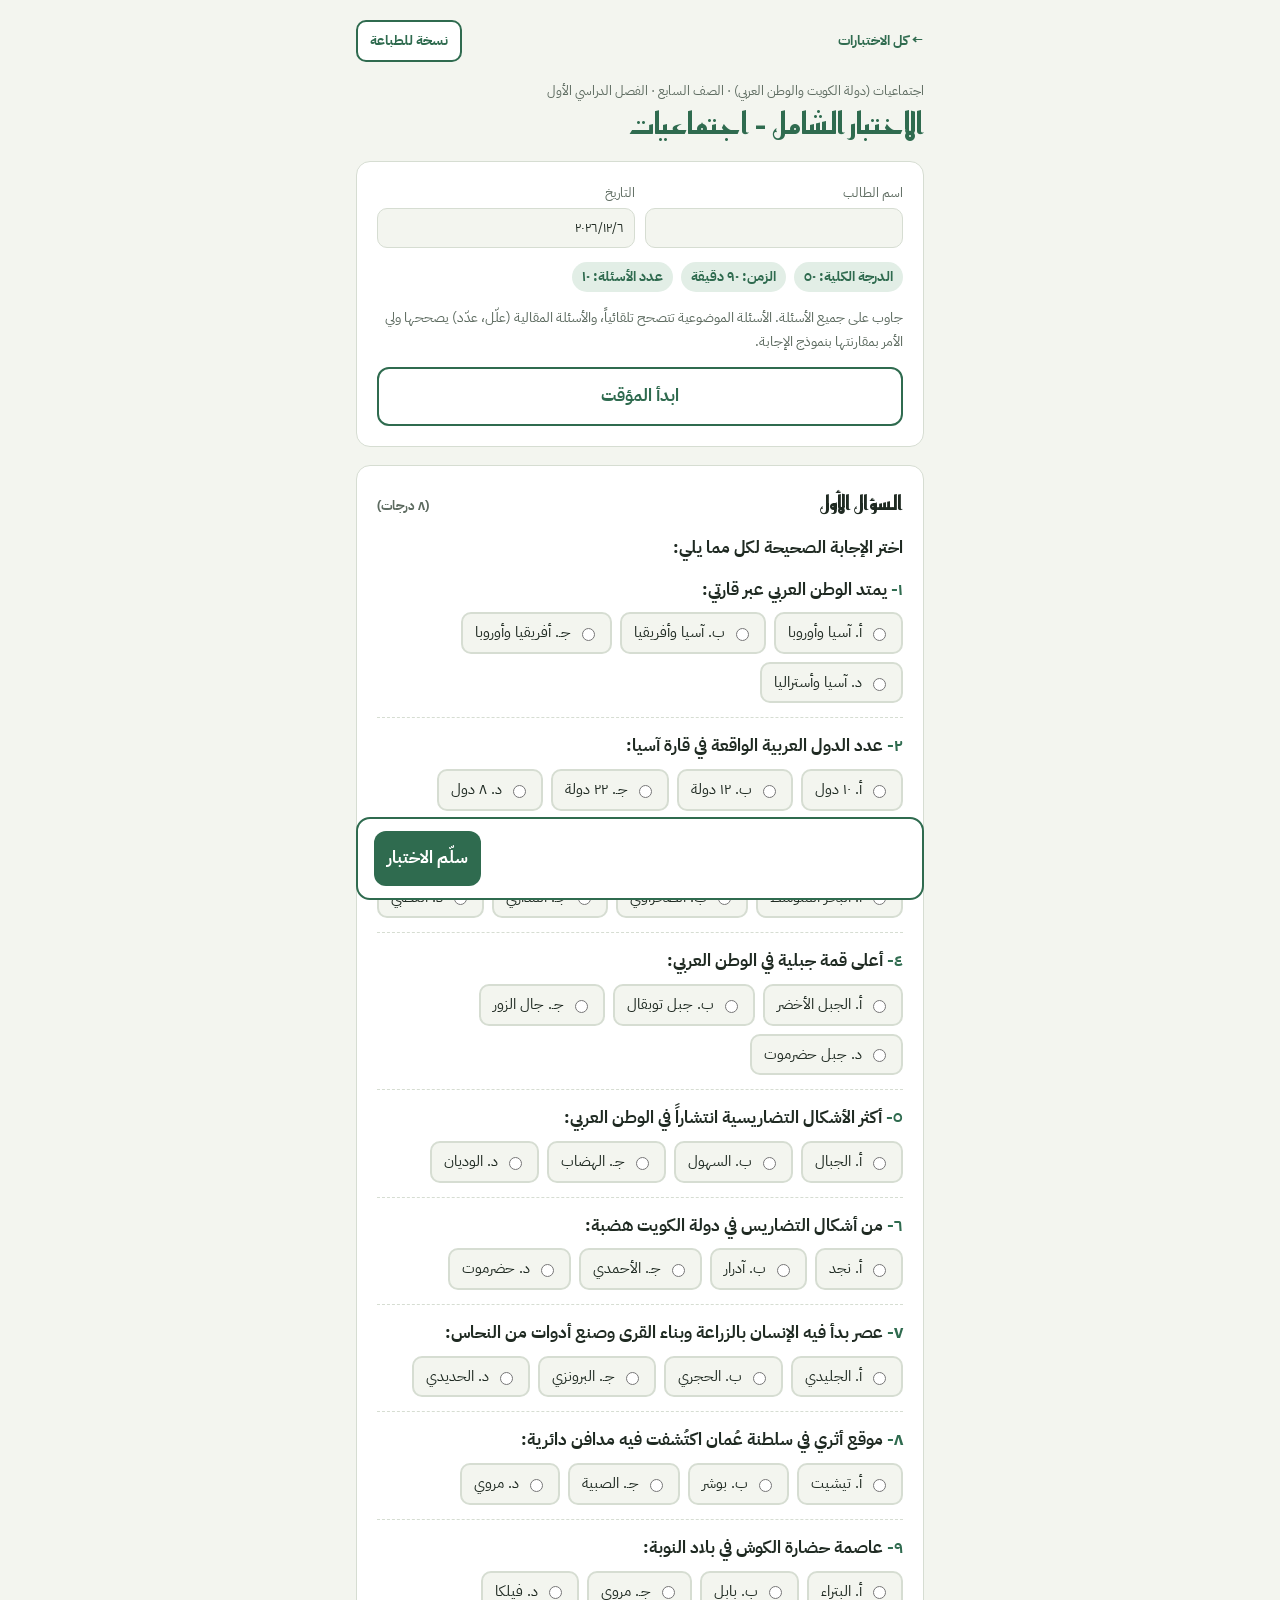
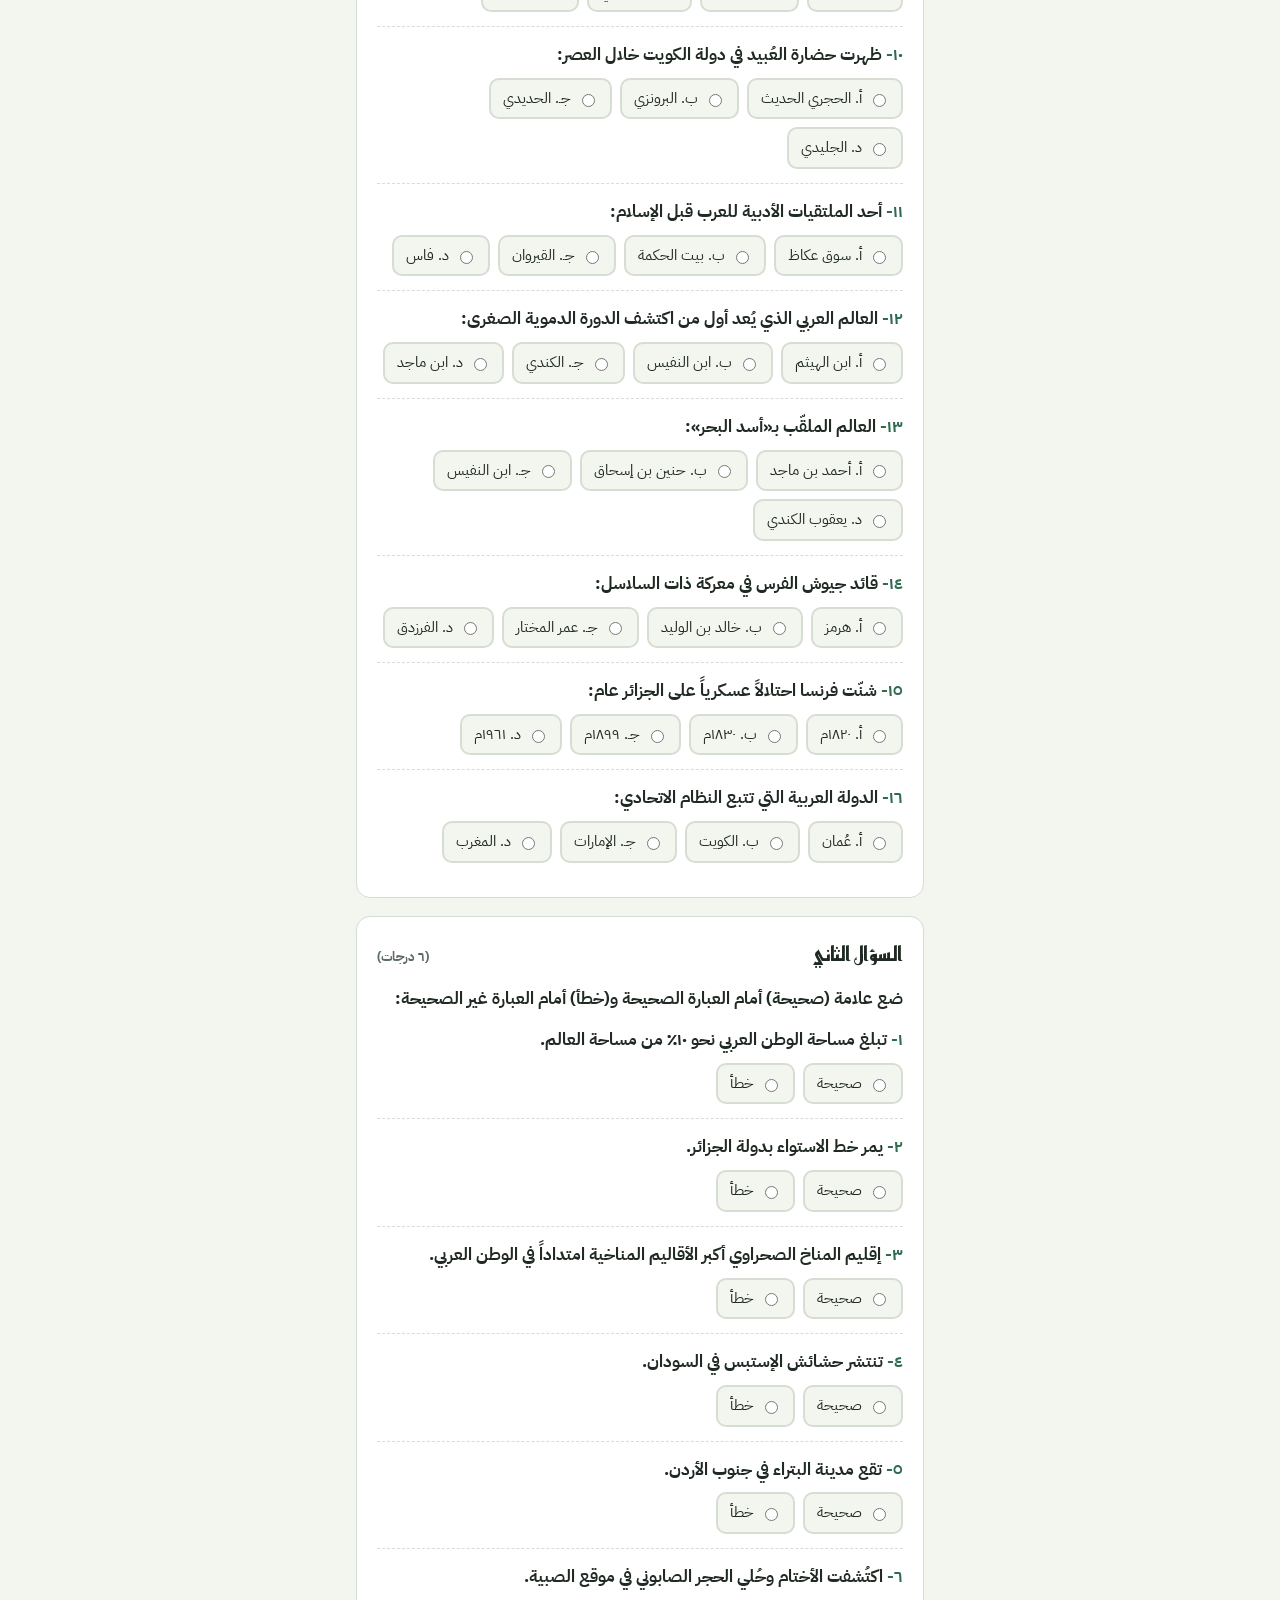
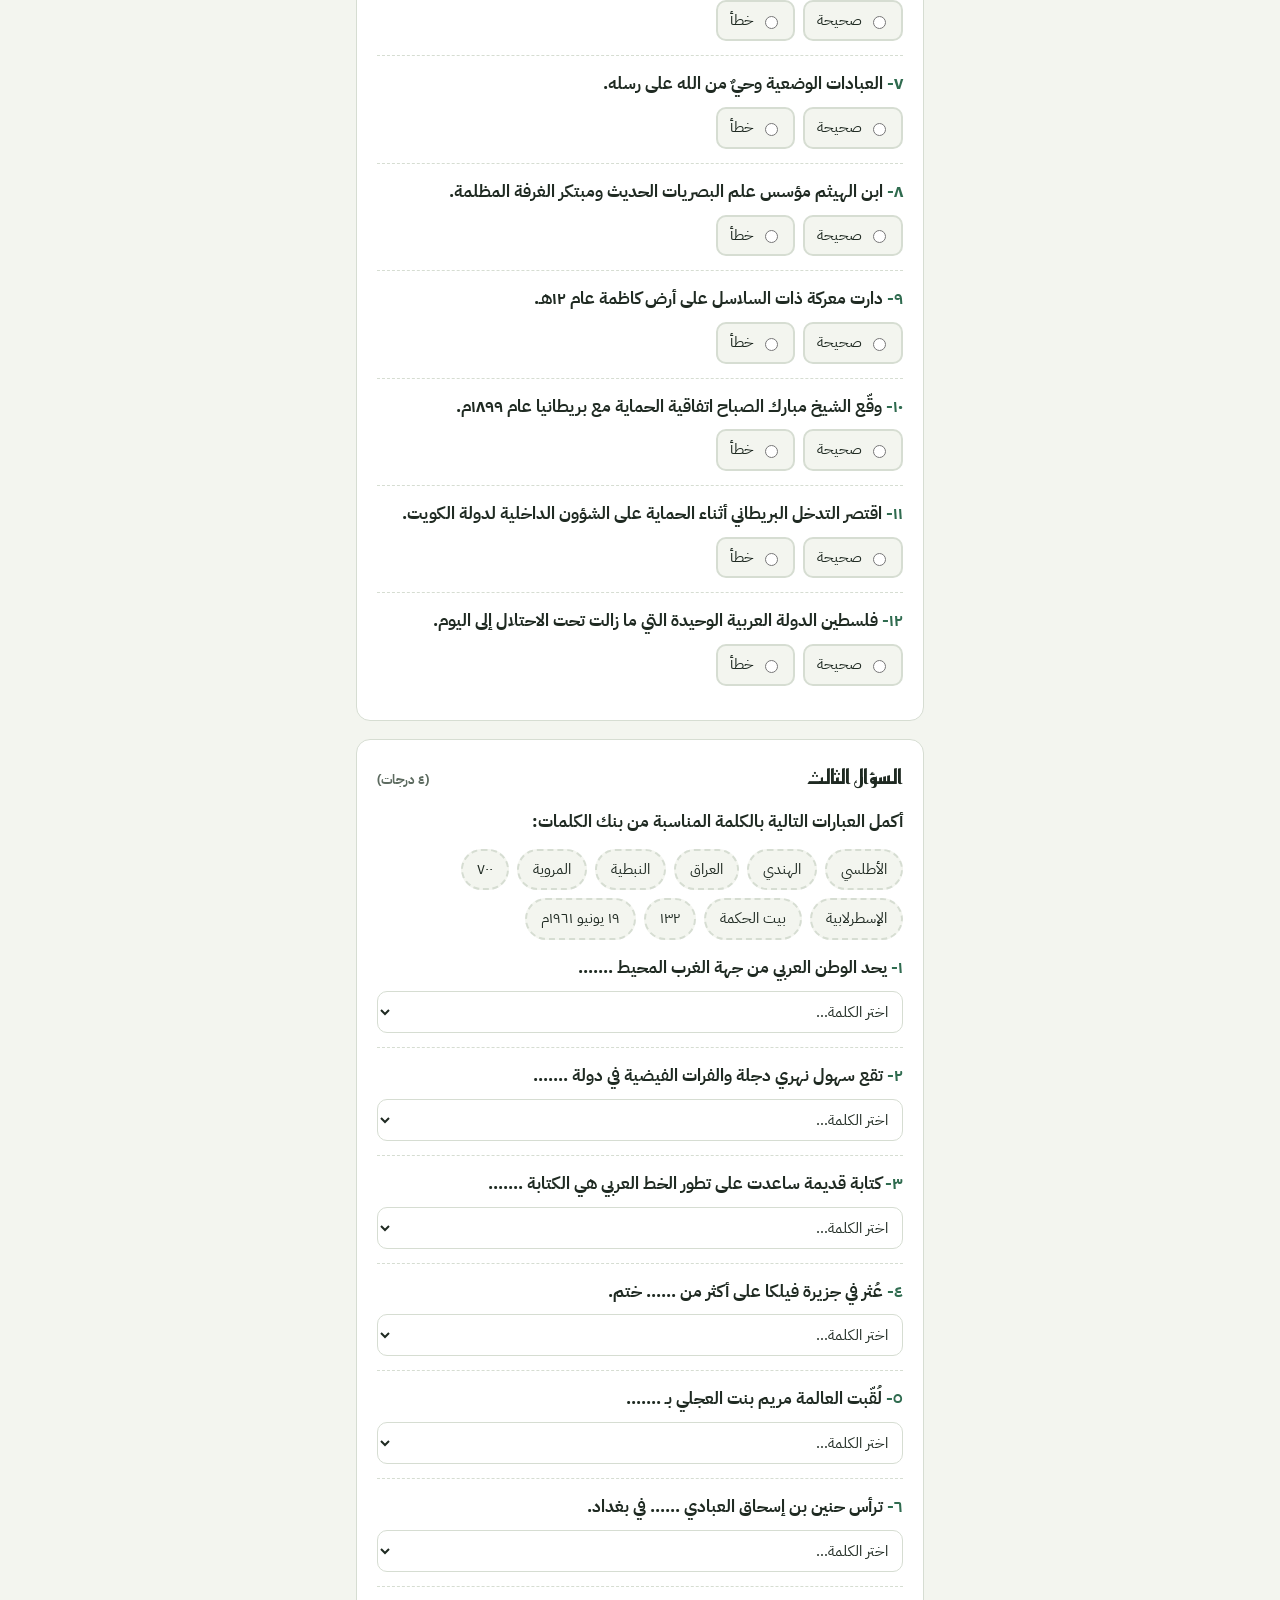
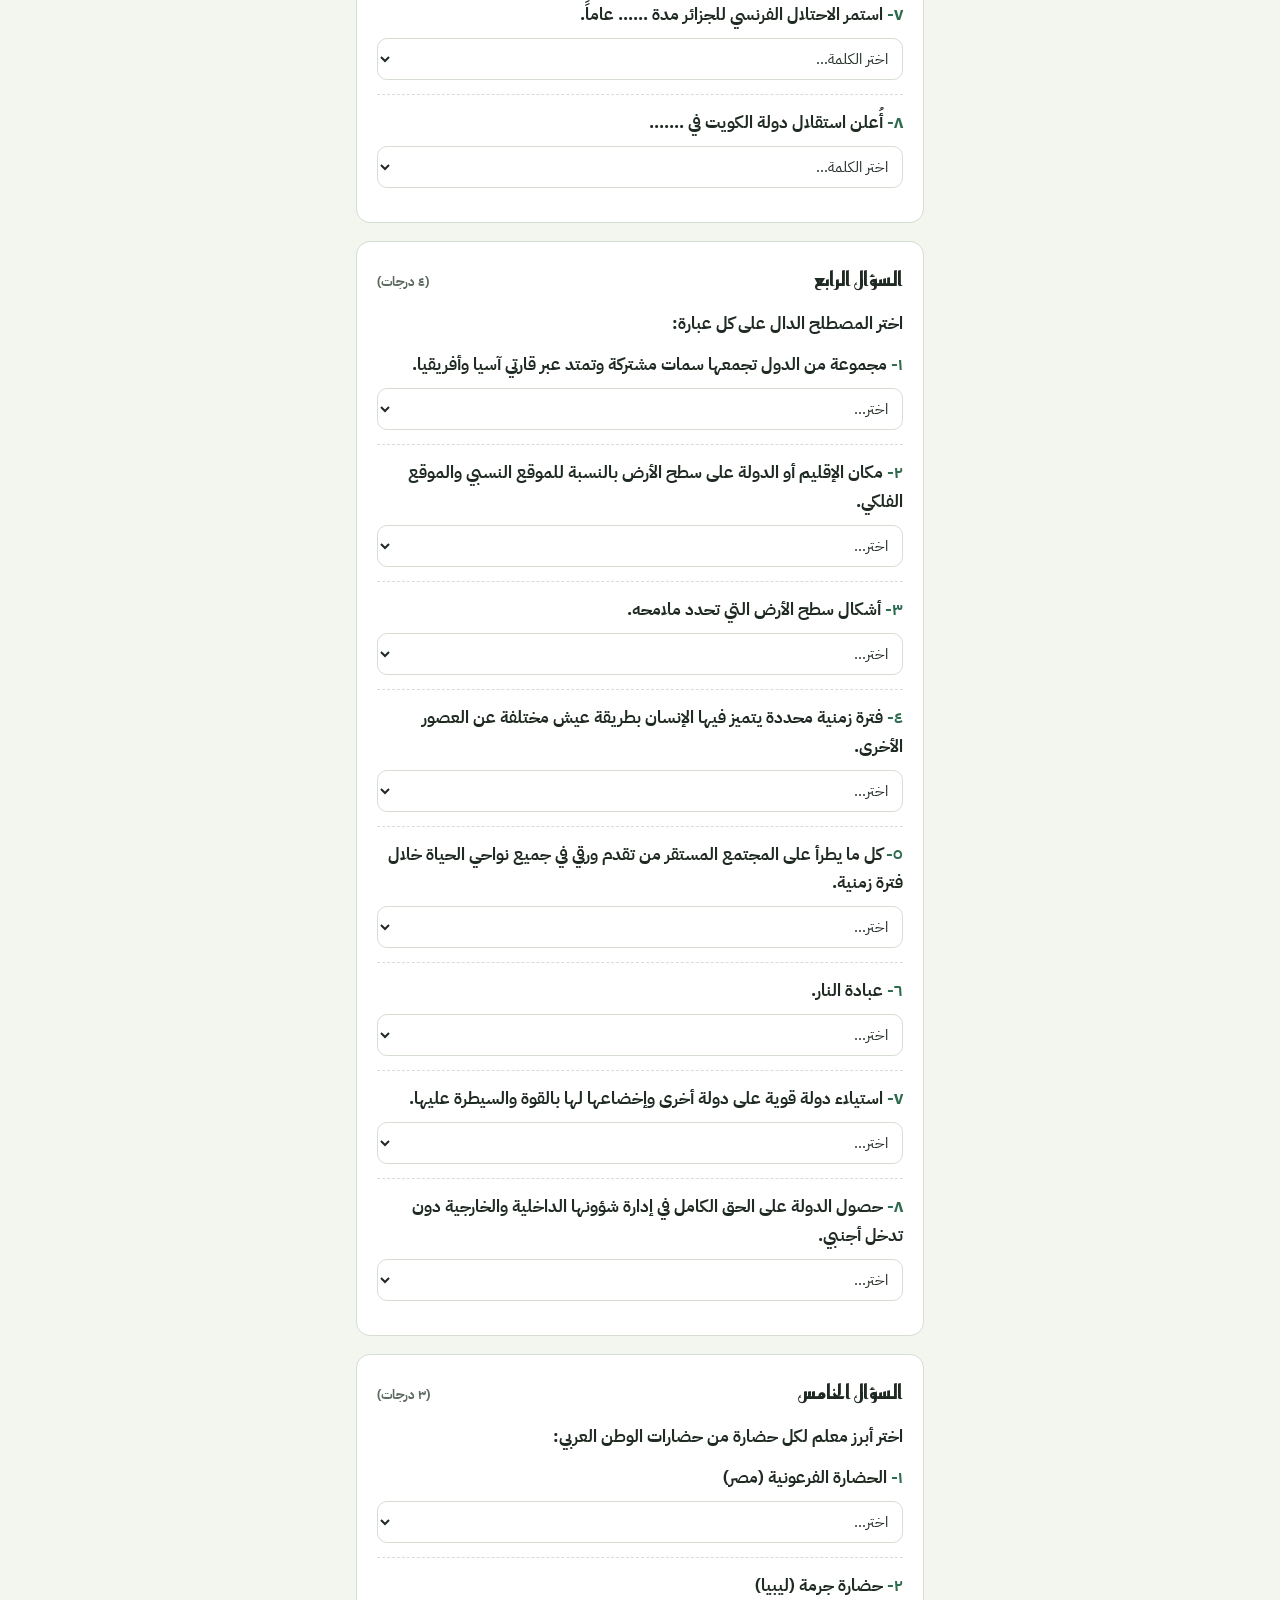
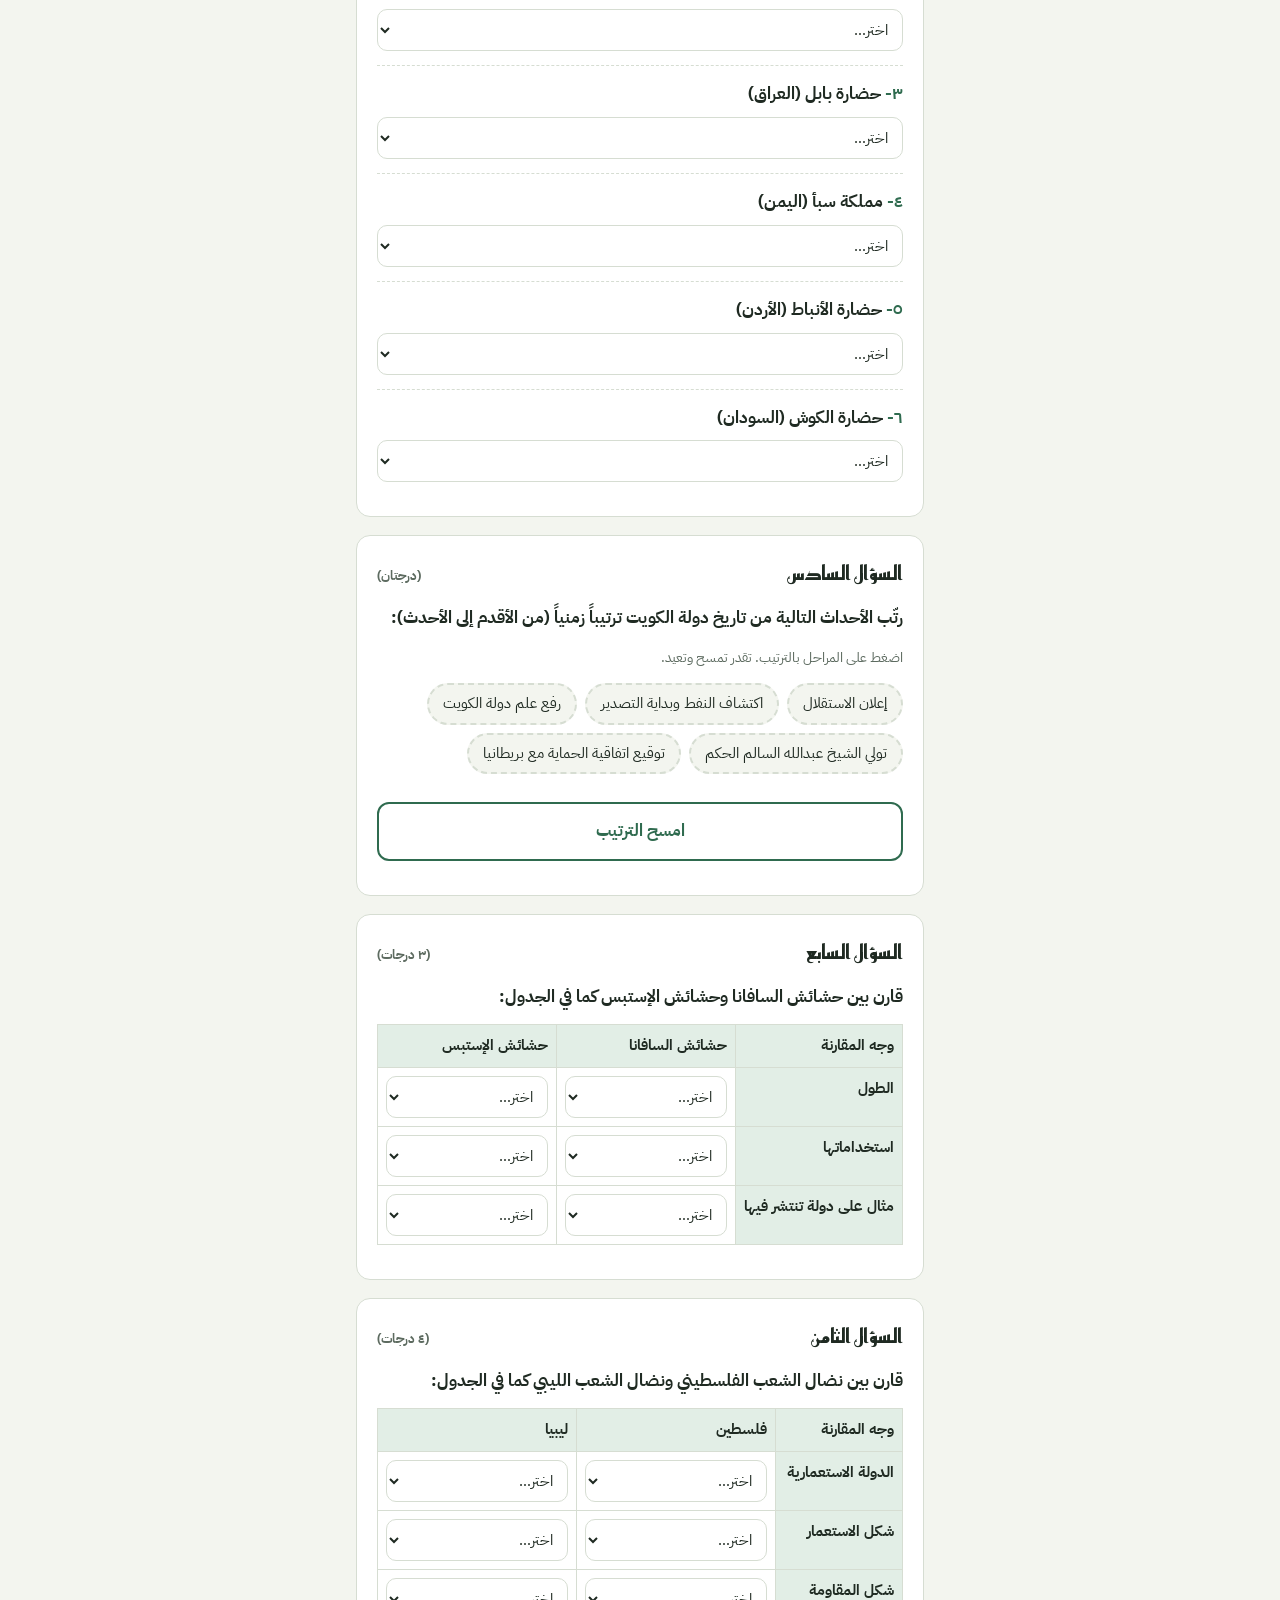
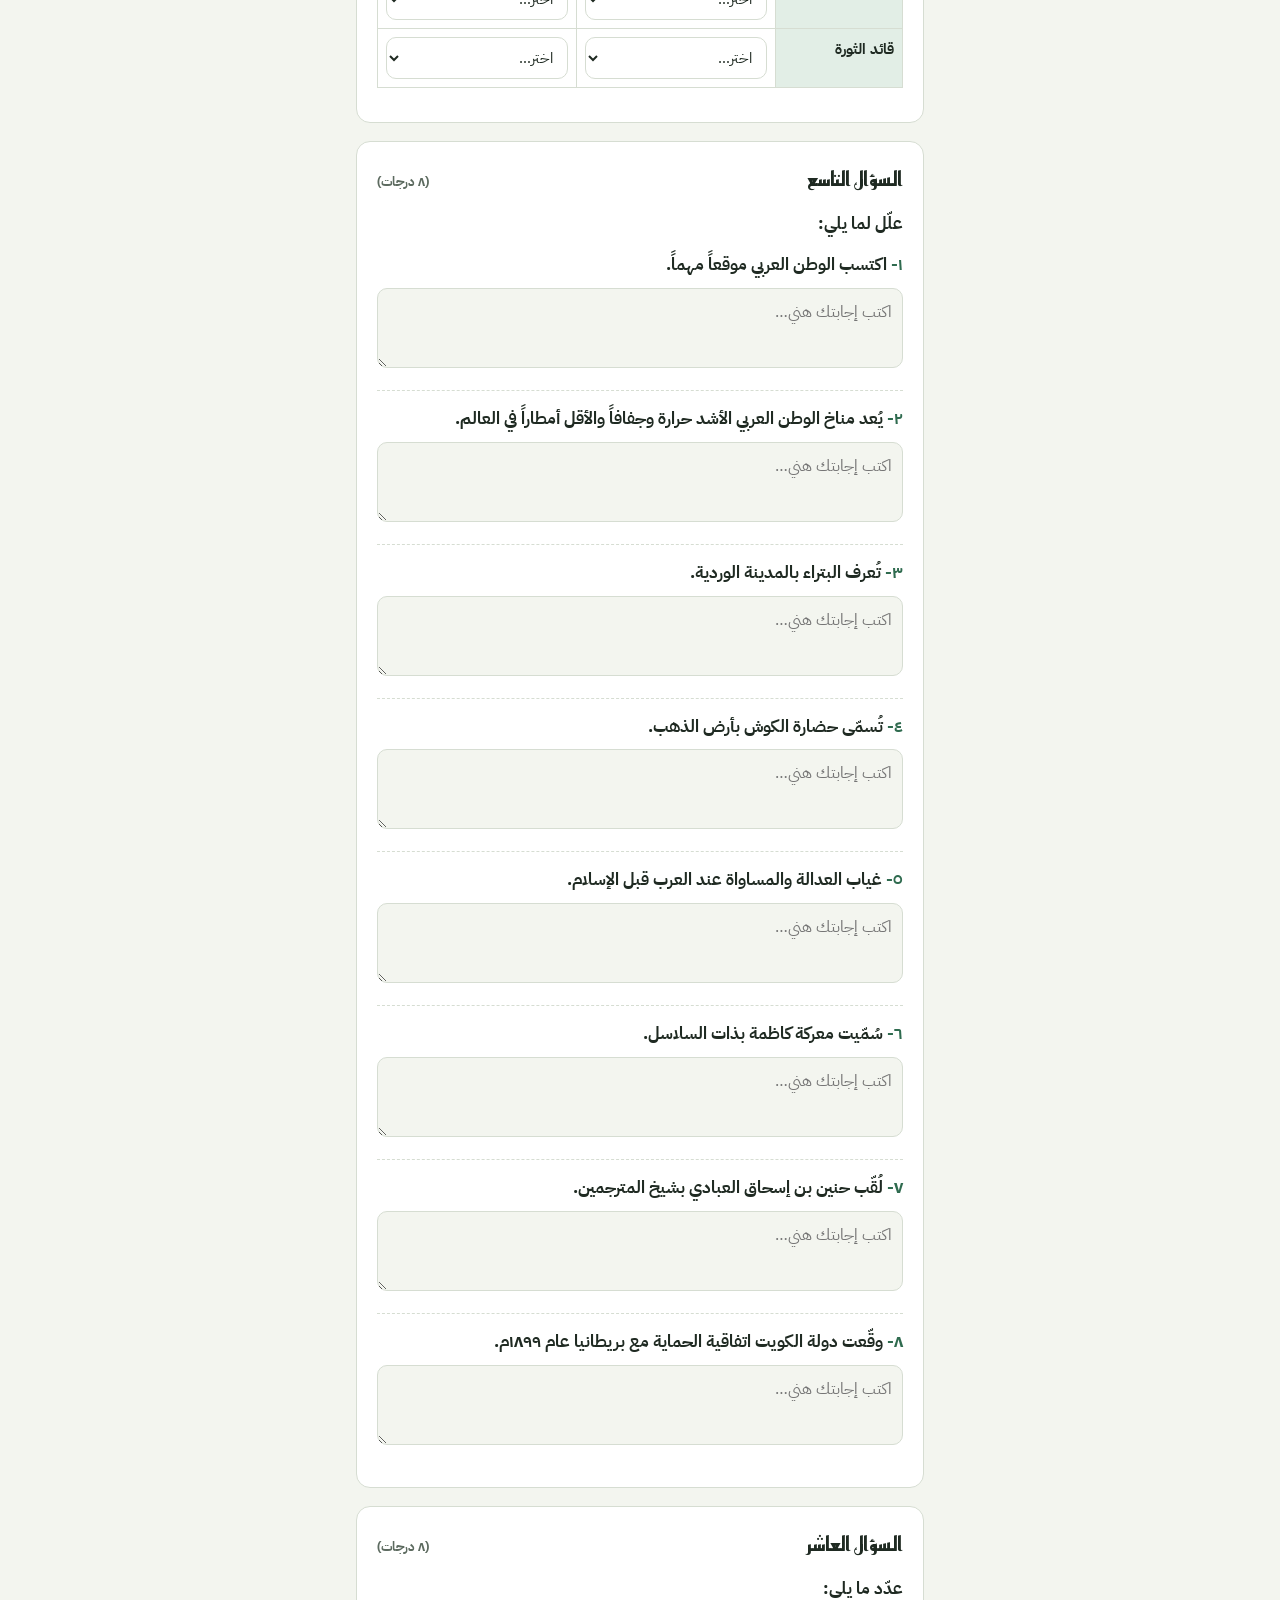
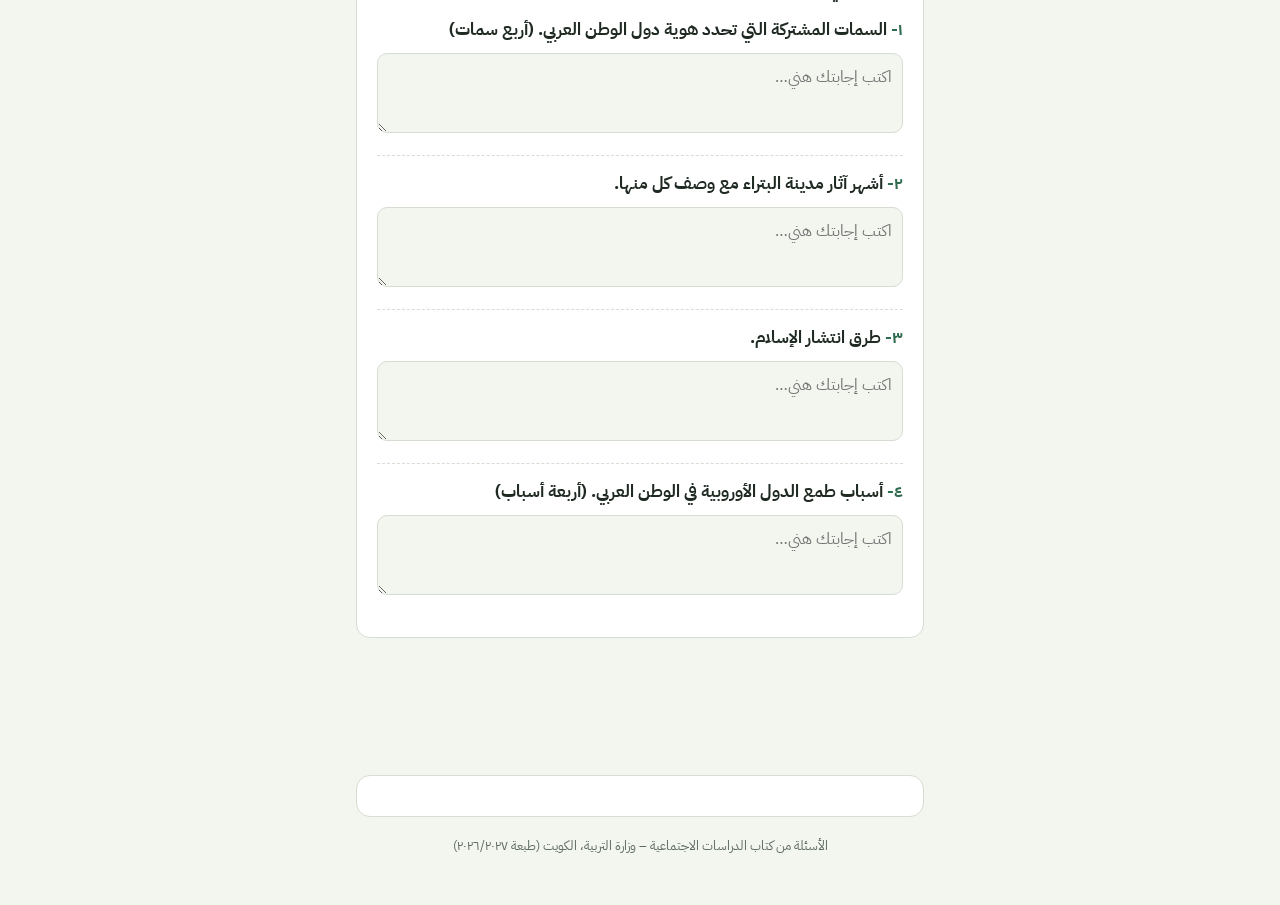
==== sabe3/ijtimaiyat-ikhtibar-shamil.html @ 70d344de "اختبار شامل اجتماعيات سابع من ٥٠ درجة" ====
<!doctype html>
<html lang="ar" dir="rtl"><head><meta charset="utf-8"><meta name="viewport" content="width=device-width,initial-scale=1">
<title>الاختبار الشامل – اجتماعيات سابع</title>
<link rel="stylesheet" href="https://fonts.googleapis.com/css2?family=Reem+Kufi:wght@500;700&family=IBM+Plex+Sans+Arabic:wght@400;500;700&display=swap">
<link rel="stylesheet" href="../assets/style.css">
</head><body>
<div id="app"></div>
<script>window.EXAM={"title": "الاختبار الشامل – اجتماعيات", "eyebrow": "اجتماعيات (دولة الكويت والوطن العربي) · الصف السابع · الفصل الدراسي الأول", "source": "كتاب الدراسات الاجتماعية", "total": 50, "minutes": 90, "note": "جاوب على جميع الأسئلة. الأسئلة الموضوعية تتصحح تلقائياً، والأسئلة المقالية (علّل، عدّد) يصححها ولي الأمر بمقارنتها بنموذج الإجابة.", "chapters": [{"id": "u1", "name": "السمات الطبيعية للكويت والوطن العربي"}, {"id": "u2", "name": "الكويت والوطن العربي عبر العصور"}, {"id": "u3", "name": "الحضارة العربية الإسلامية"}, {"id": "u4", "name": "بين الاستعمار والاستقلال"}], "sections": [{"type": "mcq", "each": 0.5, "prompt": "اختر الإجابة الصحيحة لكل مما يلي:", "items": [{"q": "يمتد الوطن العربي عبر قارتي:", "o": ["آسيا وأوروبا", "آسيا وأفريقيا", "أفريقيا وأوروبا", "آسيا وأستراليا"], "a": 1, "c": "u1"}, {"q": "عدد الدول العربية الواقعة في قارة آسيا:", "o": ["١٠ دول", "١٢ دولة", "٢٢ دولة", "٨ دول"], "a": 1, "c": "u1"}, {"q": "ارتفاع درجة الحرارة وهطول الأمطار طوال العام من مميزات إقليم المناخ:", "o": ["البحر المتوسط", "الصحراوي", "المداري", "القطبي"], "a": 2, "c": "u1"}, {"q": "أعلى قمة جبلية في الوطن العربي:", "o": ["الجبل الأخضر", "جبل توبقال", "جال الزور", "جبل حضرموت"], "a": 1, "c": "u1"}, {"q": "أكثر الأشكال التضاريسية انتشاراً في الوطن العربي:", "o": ["الجبال", "السهول", "الهضاب", "الوديان"], "a": 2, "c": "u1"}, {"q": "من أشكال التضاريس في دولة الكويت هضبة:", "o": ["نجد", "آدرار", "الأحمدي", "حضرموت"], "a": 2, "c": "u1"}, {"q": "عصر بدأ فيه الإنسان بالزراعة وبناء القرى وصنع أدوات من النحاس:", "o": ["الجليدي", "الحجري", "البرونزي", "الحديدي"], "a": 2, "c": "u2"}, {"q": "موقع أثري في سلطنة عُمان اكتُشفت فيه مدافن دائرية:", "o": ["تيشيت", "بوشر", "الصبية", "مروي"], "a": 1, "c": "u2"}, {"q": "عاصمة حضارة الكوش في بلاد النوبة:", "o": ["البتراء", "بابل", "مروي", "فيلكا"], "a": 2, "c": "u2"}, {"q": "ظهرت حضارة العُبيد في دولة الكويت خلال العصر:", "o": ["الحجري الحديث", "البرونزي", "الحديدي", "الجليدي"], "a": 0, "c": "u2"}, {"q": "أحد الملتقيات الأدبية للعرب قبل الإسلام:", "o": ["سوق عكاظ", "بيت الحكمة", "القيروان", "فاس"], "a": 0, "c": "u3"}, {"q": "العالم العربي الذي يُعد أول من اكتشف الدورة الدموية الصغرى:", "o": ["ابن الهيثم", "ابن النفيس", "الكندي", "ابن ماجد"], "a": 1, "c": "u3"}, {"q": "العالم الملقّب بـ«أسد البحر»:", "o": ["أحمد بن ماجد", "حنين بن إسحاق", "ابن النفيس", "يعقوب الكندي"], "a": 0, "c": "u3"}, {"q": "قائد جيوش الفرس في معركة ذات السلاسل:", "o": ["هرمز", "خالد بن الوليد", "عمر المختار", "الفرزدق"], "a": 0, "c": "u3"}, {"q": "شنّت فرنسا احتلالاً عسكرياً على الجزائر عام:", "o": ["١٨٢٠م", "١٨٣٠م", "١٨٩٩م", "١٩٦١م"], "a": 1, "c": "u4"}, {"q": "الدولة العربية التي تتبع النظام الاتحادي:", "o": ["عُمان", "الكويت", "الإمارات", "المغرب"], "a": 2, "c": "u4"}]}, {"type": "tf", "each": 0.5, "prompt": "ضع علامة (صحيحة) أمام العبارة الصحيحة و(خطأ) أمام العبارة غير الصحيحة:", "items": [{"q": "تبلغ مساحة الوطن العربي نحو ١٠٪ من مساحة العالم.", "a": true, "c": "u1"}, {"q": "يمر خط الاستواء بدولة الجزائر.", "a": false, "fix": "خط الاستواء يمر بالصومال، أما الجزائر فيمر بها خط جرينتش.", "c": "u1"}, {"q": "إقليم المناخ الصحراوي أكبر الأقاليم المناخية امتداداً في الوطن العربي.", "a": true, "c": "u1"}, {"q": "تنتشر حشائش الإستبس في السودان.", "a": false, "fix": "الإستبس تنتشر في المغرب، أما السافانا فتنتشر في السودان.", "c": "u1"}, {"q": "تقع مدينة البتراء في جنوب الأردن.", "a": true, "c": "u2"}, {"q": "اكتُشفت الأختام وحُلي الحجر الصابوني في موقع الصبية.", "a": false, "fix": "اكتُشفت في جزيرة فيلكا (حضارة دلمون)، أما الصبية فاكتُشفت فيها أوانٍ فخارية ورؤوس رماح حجرية.", "c": "u2"}, {"q": "العبادات الوضعية وحيٌ من الله على رسله.", "a": false, "fix": "الرسالات السماوية هي الوحي، أما العبادات الوضعية فممارسات وضعها البشر بأنفسهم.", "c": "u3"}, {"q": "ابن الهيثم مؤسس علم البصريات الحديث ومبتكر الغرفة المظلمة.", "a": true, "c": "u3"}, {"q": "دارت معركة ذات السلاسل على أرض كاظمة عام ١٢هـ.", "a": true, "c": "u3"}, {"q": "وقّع الشيخ مبارك الصباح اتفاقية الحماية مع بريطانيا عام ١٨٩٩م.", "a": true, "c": "u4"}, {"q": "اقتصر التدخل البريطاني أثناء الحماية على الشؤون الداخلية لدولة الكويت.", "a": false, "fix": "اقتصر على العلاقات الخارجية والدفاع، والسيادة الداخلية بيد الأسرة الحاكمة (آل الصباح).", "c": "u4"}, {"q": "فلسطين الدولة العربية الوحيدة التي ما زالت تحت الاحتلال إلى اليوم.", "a": true, "c": "u4"}]}, {"type": "fill", "each": 0.5, "prompt": "أكمل العبارات التالية بالكلمة المناسبة من بنك الكلمات:", "bank": ["الأطلسي", "الهندي", "العراق", "النبطية", "المروية", "٧٠٠", "الإسطرلابية", "بيت الحكمة", "١٣٢", "١٩ يونيو ١٩٦١م"], "items": [{"q": "يحد الوطن العربي من جهة الغرب المحيط ___.", "a": "الأطلسي", "c": "u1"}, {"q": "تقع سهول نهري دجلة والفرات الفيضية في دولة ___.", "a": "العراق", "c": "u1"}, {"q": "كتابة قديمة ساعدت على تطور الخط العربي هي الكتابة ___.", "a": "النبطية", "c": "u2"}, {"q": "عُثر في جزيرة فيلكا على أكثر من ___ ختم.", "a": "٧٠٠", "c": "u2"}, {"q": "لُقّبت العالمة مريم بنت العجلي بـ ___.", "a": "الإسطرلابية", "c": "u3"}, {"q": "ترأس حنين بن إسحاق العبادي ___ في بغداد.", "a": "بيت الحكمة", "c": "u3"}, {"q": "استمر الاحتلال الفرنسي للجزائر مدة ___ عاماً.", "a": "١٣٢", "c": "u4"}, {"q": "أُعلن استقلال دولة الكويت في ___.", "a": "١٩ يونيو ١٩٦١م", "c": "u4"}]}, {"type": "match", "each": 0.5, "prompt": "اختر المصطلح الدال على كل عبارة:", "items": [{"q": "مجموعة من الدول تجمعها سمات مشتركة وتمتد عبر قارتي آسيا وأفريقيا.", "a": "الوطن العربي", "c": "u1"}, {"q": "مكان الإقليم أو الدولة على سطح الأرض بالنسبة للموقع النسبي والموقع الفلكي.", "a": "الموقع الجغرافي", "c": "u1"}, {"q": "أشكال سطح الأرض التي تحدد ملامحه.", "a": "التضاريس", "c": "u1"}, {"q": "فترة زمنية محددة يتميز فيها الإنسان بطريقة عيش مختلفة عن العصور الأخرى.", "a": "العصر التاريخي", "c": "u2"}, {"q": "كل ما يطرأ على المجتمع المستقر من تقدم ورقي في جميع نواحي الحياة خلال فترة زمنية.", "a": "الحضارة", "c": "u2"}, {"q": "عبادة النار.", "a": "المجوسية", "c": "u3"}, {"q": "استيلاء دولة قوية على دولة أخرى وإخضاعها لها بالقوة والسيطرة عليها.", "a": "الاستعمار", "c": "u4"}, {"q": "حصول الدولة على الحق الكامل في إدارة شؤونها الداخلية والخارجية دون تدخل أجنبي.", "a": "الاستقلال", "c": "u4"}]}, {"type": "match", "each": 0.5, "prompt": "اختر أبرز معلم لكل حضارة من حضارات الوطن العربي:", "items": [{"q": "الحضارة الفرعونية (مصر)", "a": "أبو الهول", "c": "u2"}, {"q": "حضارة جرمة (ليبيا)", "a": "نظام الري (الفقارات)", "c": "u2"}, {"q": "حضارة بابل (العراق)", "a": "شرائع حمورابي", "c": "u2"}, {"q": "مملكة سبأ (اليمن)", "a": "سد مأرب", "c": "u2"}, {"q": "حضارة الأنباط (الأردن)", "a": "الخزنة", "c": "u2"}, {"q": "حضارة الكوش (السودان)", "a": "أهرامات مروي", "c": "u2"}]}, {"type": "order", "marks": 2, "c": "u4", "prompt": "رتّب الأحداث التالية من تاريخ دولة الكويت ترتيباً زمنياً (من الأقدم إلى الأحدث):", "items": ["توقيع اتفاقية الحماية مع بريطانيا", "اكتشاف النفط وبداية التصدير", "تولي الشيخ عبدالله السالم الحكم", "إعلان الاستقلال", "رفع علم دولة الكويت"]}, {"type": "compare", "marks": 3, "each": 0.5, "c": "u1", "prompt": "قارن بين حشائش السافانا وحشائش الإستبس كما في الجدول:", "cols": ["حشائش السافانا", "حشائش الإستبس"], "rows": [{"label": "الطول", "options": ["طويلة", "قصيرة نوعاً ما", "تتساقط أوراقها شتاءً"], "answers": ["طويلة", "قصيرة نوعاً ما"]}, {"label": "استخداماتها", "options": ["تُربّى عليها الماشية", "صناعة الحبال والحُصر", "طب الأعشاب"], "answers": ["تُربّى عليها الماشية", "صناعة الحبال والحُصر"]}, {"label": "مثال على دولة تنتشر فيها", "options": ["السودان", "المغرب", "لبنان"], "answers": ["السودان", "المغرب"]}]}, {"type": "compare", "marks": 4, "each": 0.5, "c": "u4", "prompt": "قارن بين نضال الشعب الفلسطيني ونضال الشعب الليبي كما في الجدول:", "cols": ["فلسطين", "ليبيا"], "rows": [{"label": "الدولة الاستعمارية", "options": ["بريطانيا", "إيطاليا", "فرنسا"], "answers": ["بريطانيا", "إيطاليا"]}, {"label": "شكل الاستعمار", "options": ["استيطان", "احتلال عسكري استيطاني", "انتداب دولي"], "answers": ["استيطان", "احتلال عسكري استيطاني"]}, {"label": "شكل المقاومة", "options": ["مقاومة سياسية", "مقاومة مسلحة", "مقاومة ثقافية"], "answers": ["مقاومة سياسية", "مقاومة مسلحة"]}, {"label": "قائد الثورة", "options": ["محمد أمين الحسيني", "عمر المختار", "خالد بن الوليد"], "answers": ["محمد أمين الحسيني", "عمر المختار"]}]}, {"type": "written", "each": 1, "prompt": "علّل لما يلي:", "items": [{"q": "اكتسب الوطن العربي موقعاً مهماً.", "model": "لأن له حدوداً برية وبحرية واسعة تطل على العديد من المسطحات المائية المهمة (البحر المتوسط، الخليج العربي، المحيط الأطلسي).", "c": "u1"}, {"q": "يُعد مناخ الوطن العربي الأشد حرارة وجفافاً والأقل أمطاراً في العالم.", "model": "لأن أغلب أراضيه تقع ضمن المناطق الصحراوية.", "c": "u1"}, {"q": "تُعرف البتراء بالمدينة الوردية.", "model": "بسبب لون صخورها.", "c": "u2"}, {"q": "تُسمّى حضارة الكوش بأرض الذهب.", "model": "لانتشار مناجم الذهب في أراضيها، وكان الذهب يُستخدم في صناعة التماثيل والحلي وتزيين المعابد والمقابر الملكية.", "c": "u2"}, {"q": "غياب العدالة والمساواة عند العرب قبل الإسلام.", "model": "بسبب سيادة الطبقية والعصبية القبلية، واعتماد الناس على نظام الولاء والثأر.", "c": "u3"}, {"q": "سُمّيت معركة كاظمة بذات السلاسل.", "model": "لأن الفرس ربطوا جنودهم بالسلاسل حتى لا يفرّوا من أرض المعركة.", "c": "u3"}, {"q": "لُقّب حنين بن إسحاق العبادي بشيخ المترجمين.", "model": "لإتقانه أربع لغات، وترجم عشرات الكتب من اليونانية إلى العربية.", "c": "u3"}, {"q": "وقّعت دولة الكويت اتفاقية الحماية مع بريطانيا عام ١٨٩٩م.", "model": "بسبب التهديدات الخارجية ومحاولات السيطرة عليها، والموقع الجغرافي لدولة الكويت.", "c": "u4"}]}, {"type": "written", "each": 2, "prompt": "عدّد ما يلي:", "items": [{"q": "السمات المشتركة التي تحدد هوية دول الوطن العربي. (أربع سمات)", "model": "اللغة – الدين – العادات والتقاليد – التاريخ المشترك – وحدة المصير. (تكفي أي أربع للدرجة الكاملة، واثنتان لنصف الدرجة)", "c": "u1"}, {"q": "أشهر آثار مدينة البتراء مع وصف كل منها.", "model": "الخزنة: واجهة ضخمة منحوتة بدقة في الجبل. قنوات المياه: نظام ذكي لحفظ مياه الأمطار في مواجهة الجفاف.", "c": "u2"}, {"q": "طرق انتشار الإسلام.", "model": "الدعوة السلمية – الفتوحات الإسلامية – العلم والثقافة – التجارة.", "c": "u3"}, {"q": "أسباب طمع الدول الأوروبية في الوطن العربي. (أربعة أسباب)", "model": "توفر الموارد الطبيعية – الموقع الجغرافي المتميز – أسواق جديدة لتصريف منتجاتهم – حل أزمة تكدس السكان في أوروبا – نشر الدين المسيحي. (تكفي أي أربعة)", "c": "u4"}]}]};</script>
<script src="../assets/print.js"></script>
<script src="../assets/exam.js"></script>
</body></html>
---- assets/style.css ----
/* مذاكرة العيال — shared styles. Layout: one narrow reading column, specimen-label cards */
:root{
  --bg:#f3f5ef; --surface:#ffffff; --ink:#1f2a22; --muted:#5d6b60; --line:#d6ddd2;
  --accent:#2f6b4f; --accent-soft:#e2eee6; --good:#2e7d4f; --good-soft:#e3f3e8;
  --bad:#b4442e; --bad-soft:#f8e6e1; --warn:#a36b12; --warn-soft:#fbf0dc; --on-accent:#ffffff;
  --display:"Reem Kufi","IBM Plex Sans Arabic",Tahoma,sans-serif;
  --body:"IBM Plex Sans Arabic",Tahoma,"Segoe UI",sans-serif;
}
@media (prefers-color-scheme: dark){:root{
  --bg:#141a16; --surface:#1d251f; --ink:#e6ece5; --muted:#9fb0a3; --line:#2f3b33;
  --accent:#7cc39c; --accent-soft:#233a2d; --good:#7cc39c; --good-soft:#1f3328;
  --bad:#ef8a73; --bad-soft:#3a221c; --warn:#e2b257; --warn-soft:#3a2e17; --on-accent:#10251a; color-scheme:dark}}
*{box-sizing:border-box}
body{margin:0;background:var(--bg);color:var(--ink);font-family:var(--body);font-size:17px;line-height:1.7}
.wrap{max-width:600px;margin:0 auto;padding:20px 16px 48px;display:flex;flex-direction:column;gap:18px}
a{color:var(--accent)}
header .eyebrow{font-size:13px;color:var(--muted)}
header h1{font-family:var(--display);font-size:30px;line-height:1.3;margin:2px 0 0;color:var(--accent);text-wrap:balance}
.back{font-size:14px;text-decoration:none;font-weight:700}
.progress{display:flex;gap:4px}
.progress span{flex:1;height:6px;border-radius:3px;background:var(--line)}
.progress span.ok{background:var(--good)} .progress span.no{background:var(--bad)} .progress span.cur{background:var(--accent);opacity:.5}
.meta{display:flex;justify-content:space-between;font-size:14px;color:var(--muted);font-variant-numeric:tabular-nums}
.card{background:var(--surface);border:1px solid var(--line);border-radius:14px;padding:20px;display:flex;flex-direction:column;gap:14px}
.tag{align-self:flex-start;font-size:12px;font-weight:700;color:var(--accent);background:var(--accent-soft);padding:3px 10px;border-radius:20px}
.q{font-size:19px;font-weight:700;line-height:1.6;margin:0;text-wrap:balance}
.opts{display:flex;flex-direction:column;gap:10px}
.opt{font:inherit;text-align:right;color:var(--ink);background:var(--bg);border:2px solid var(--line);border-radius:12px;padding:12px 16px;cursor:pointer}
.opt:hover:not(:disabled){border-color:var(--accent)}
.opt.right{border-color:var(--good);background:var(--good-soft);font-weight:700}
.opt.wrong{border-color:var(--bad);background:var(--bad-soft)}
.opt:disabled{cursor:default}
button:focus-visible,select:focus-visible,textarea:focus-visible,input:focus-visible{outline:3px solid var(--accent);outline-offset:2px}
.ltr{direction:ltr;unicode-bidi:isolate;font-style:italic}
.feedback{border-radius:12px;padding:12px 14px;font-size:15px}
.feedback.good{background:var(--good-soft);border-inline-start:4px solid var(--good)}
.feedback.bad{background:var(--bad-soft);border-inline-start:4px solid var(--bad)}
.feedback b{display:block;margin-bottom:2px}
.btn{font:inherit;font-weight:700;border:0;border-radius:12px;padding:13px;cursor:pointer;background:var(--accent);color:var(--on-accent)}
.btn.ghost{background:transparent;color:var(--accent);border:2px solid var(--accent)}
.btn:disabled{opacity:.4;cursor:default}
.row{display:flex;gap:10px;flex-wrap:wrap} .row>.btn,.row>.opt{flex:1;min-width:120px}
.chips{display:flex;flex-wrap:wrap;gap:8px}
.chip{font:inherit;font-size:15px;background:var(--bg);color:var(--ink);border:2px dashed var(--line);border-radius:22px;padding:6px 14px;cursor:pointer}
.chip:disabled{opacity:.3;cursor:default}
.chip.sel{border-style:solid;border-color:var(--accent);background:var(--accent-soft)}
.ladder{list-style:none;margin:0;padding:0;display:flex;flex-direction:column;gap:6px}
.ladder li{display:flex;gap:10px;align-items:center;padding:7px 12px;border-radius:10px;background:var(--accent-soft);font-weight:500}
.ladder li .n{font-variant-numeric:tabular-nums;color:var(--accent);font-weight:700;min-width:18px}
.ladder li.right{background:var(--good-soft)} .ladder li.wrong{background:var(--bad-soft)}
.ladder li .fix{margin-inline-start:auto;font-size:13px;color:var(--muted)}
.hint{font-size:14px;color:var(--muted);margin:0}
.pairs{display:flex;flex-direction:column;gap:10px}
.pair{display:flex;flex-wrap:wrap;align-items:center;gap:6px 12px;padding:10px 12px;border-radius:12px;background:var(--bg);border:2px solid var(--line)}
.pair .l{flex:1 1 140px;min-width:0}
.pair select{flex:1 1 170px;width:auto}
.pair .fix{flex-basis:100%}
.pair.right{border-color:var(--good);background:var(--good-soft)} .pair.wrong{border-color:var(--bad);background:var(--bad-soft)}
.pair .l{font-weight:700}
.pair .fix{font-size:13px;color:var(--muted)}
select{font:inherit;font-size:15px;color:var(--ink);background:var(--surface);border:1px solid var(--line);border-radius:10px;padding:8px 10px;width:100%;max-width:100%}
.sentence{font-size:19px;font-weight:700;line-height:2}
.blank{display:inline-block;min-width:90px;border-bottom:2px solid var(--accent);padding:0 8px;color:var(--accent);text-align:center}
.blank.right{color:var(--good);border-color:var(--good)} .blank.wrong{color:var(--bad);border-color:var(--bad)}
.result{text-align:center;gap:10px}
.score{font-family:var(--display);font-size:60px;line-height:1.1;color:var(--accent);font-variant-numeric:tabular-nums}
.verdict{font-size:20px;font-weight:700;margin:0}
.review{text-align:right;display:flex;flex-direction:column;gap:6px;font-size:15px}
.review div{padding:8px 12px;border-radius:10px;background:var(--bad-soft)}
footer{font-size:13px;color:var(--muted);text-align:center}
/* home */
.grade h2{font-family:var(--display);font-size:22px;margin:0}
.chapter{font-size:13px;font-weight:700;color:var(--muted);margin:6px 0 0}
.list{display:flex;flex-direction:column;gap:8px}
a.qlink{display:flex;justify-content:space-between;align-items:center;gap:10px;text-decoration:none;color:var(--ink);background:var(--bg);border:2px solid var(--line);border-radius:12px;padding:11px 14px}
a.qlink:hover,a.qlink:focus-visible{border-color:var(--accent);outline:none}
a.qlink.exam{border-color:var(--accent);background:var(--accent-soft);font-weight:700}
.subj{font-size:12px;font-weight:700;color:var(--accent);background:var(--accent-soft);padding:2px 10px;border-radius:20px;white-space:nowrap}
a.exam .subj{background:var(--accent);color:var(--on-accent)}
.empty{color:var(--muted);font-size:15px;margin:0}
/* exam */
.sheet-head{display:grid;grid-template-columns:1fr 1fr;gap:10px}
.sheet-head label{display:flex;flex-direction:column;font-size:13px;color:var(--muted);gap:4px}
.sheet-head input{font:inherit;color:var(--ink);background:var(--bg);border:1px solid var(--line);border-radius:10px;padding:8px 10px;width:100%}
.facts{display:flex;flex-wrap:wrap;gap:8px;font-size:14px}
.facts span{background:var(--accent-soft);color:var(--accent);padding:3px 10px;border-radius:20px;font-weight:700}
.qhead{display:flex;justify-content:space-between;align-items:baseline;gap:10px;flex-wrap:wrap}
.qhead h2{font-family:var(--display);font-size:20px;margin:0}
.marks{font-size:13px;font-weight:700;color:var(--muted);white-space:nowrap;font-variant-numeric:tabular-nums}
.items{display:flex;flex-direction:column;gap:14px;margin:0;padding:0;list-style:none;counter-reset:it}
.item{display:flex;flex-direction:column;gap:8px;padding-bottom:14px;border-bottom:1px dashed var(--line)}
.item:last-child{border-bottom:0;padding-bottom:0}
.item .stem{font-weight:700}
.item .stem::before{counter-increment:it;content:counter(it, arabic-indic) "- ";color:var(--accent)}
.mini{display:flex;flex-wrap:wrap;gap:8px}
.mini label{display:flex;align-items:center;gap:6px;background:var(--bg);border:2px solid var(--line);border-radius:10px;padding:6px 12px;cursor:pointer;font-size:15px}
.mini input{accent-color:var(--accent)}
.mini label.right{border-color:var(--good);background:var(--good-soft);font-weight:700}
.mini label.wrong{border-color:var(--bad);background:var(--bad-soft)}
.item.ok .stem{color:var(--good)} .item.no .stem{color:var(--bad)}
.got{font-size:13px;font-weight:700;font-variant-numeric:tabular-nums}
textarea{font:inherit;font-size:16px;color:var(--ink);background:var(--bg);border:1px solid var(--line);border-radius:10px;padding:10px;width:100%;min-height:80px;resize:vertical}
.model{background:var(--warn-soft);border-inline-start:4px solid var(--warn);border-radius:10px;padding:10px 12px;font-size:15px}
.model b{color:var(--warn)}
.grader{display:flex;gap:8px;flex-wrap:wrap;align-items:center;font-size:14px}
.grader button{font:inherit;font-size:14px;font-weight:700;border-radius:10px;padding:6px 14px;cursor:pointer;background:var(--surface);color:var(--ink);border:2px solid var(--line)}
.grader button.on{border-color:var(--accent);background:var(--accent-soft);color:var(--accent)}
table.cmp{width:100%;border-collapse:collapse;font-size:15px}
table.cmp th,table.cmp td{border:1px solid var(--line);padding:8px;text-align:right;vertical-align:top}
table.cmp th{background:var(--accent-soft)}
td.right{background:var(--good-soft)} td.wrong{background:var(--bad-soft)}
.tablewrap{overflow-x:auto}
.warnbox{background:var(--warn-soft);border-radius:12px;padding:12px 14px;display:flex;flex-direction:column;gap:10px}
.total{position:sticky;bottom:0;background:var(--surface);border:2px solid var(--accent);border-radius:14px;padding:12px 16px;display:flex;justify-content:space-between;align-items:center;gap:10px;flex-wrap:wrap}
.total .big{font-family:var(--display);font-size:30px;color:var(--accent);font-variant-numeric:tabular-nums}
.bars{display:flex;flex-direction:column;gap:8px}
.bar{display:grid;grid-template-columns:minmax(0,1fr) auto;gap:4px 10px;font-size:14px}
.bar .track{grid-column:1/-1;height:8px;border-radius:4px;background:var(--line);overflow:hidden}
.bar .fill{height:100%;background:var(--accent)}
.bar .v{font-variant-numeric:tabular-nums;color:var(--muted)}
/* mode switch (electronic pages + home) */
.toprow{display:flex;justify-content:space-between;align-items:center;gap:10px;flex-wrap:wrap}
.qrow{display:flex;align-items:center;gap:8px;flex-wrap:wrap;background:var(--bg);border:2px solid var(--line);border-radius:12px;padding:8px 8px 8px 12px}
.qrow.exam{border-color:var(--accent);background:var(--accent-soft)}
.qrow .qname{flex:1 1 140px;min-width:0;font-weight:500;padding-inline-start:4px}
.qrow.exam .qname{font-weight:700}
.qrow .qname small{display:block;font-size:12px;color:var(--muted);font-weight:500}
a.mode{font-size:14px;font-weight:700;text-decoration:none;border-radius:10px;padding:7px 12px;white-space:nowrap}
a.mode.e{background:var(--accent);color:var(--on-accent)}
a.mode.p{border:2px solid var(--accent);color:var(--accent);background:var(--surface)}
a.mode:focus-visible{outline:3px solid var(--accent);outline-offset:2px}

/* ---------- print view: a sheet of paper, deliberately light in both themes ---------- */
:root{--paper:#ffffff;--paper-ink:#18201a;--paper-muted:#5b665d;--paper-line:#8f998f;--paper-soft:#eef2ec;--paper-key:#b0321c}
body.printmode{background:var(--bg)}
.ptools{max-width:210mm;margin:0 auto;padding:16px max(16px,env(safe-area-inset-left,0px)) 12px;display:flex;flex-direction:column;gap:10px}
.ptoolrow{display:flex;gap:10px;flex-wrap:wrap;align-items:center}
.ptoolrow .btn{flex:1 1 160px}
.keyt{flex:1 1 200px;display:flex;align-items:center;gap:8px;font-weight:700;background:var(--surface);border:2px solid var(--line);border-radius:12px;padding:10px 12px;cursor:pointer}
.keyt input{width:20px;height:20px;accent-color:var(--accent)}
.paper{background:var(--paper);color:var(--paper-ink);max-width:210mm;margin:0 16px 32px;padding:clamp(18px,5vw,14mm) clamp(16px,4.5vw,13mm);border-radius:6px;box-shadow:0 2px 14px rgba(0,0,0,.14);font-size:15px;line-height:1.75}
@media (min-width:calc(210mm + 40px)){.paper{margin:0 auto 32px}}
.phead{border-bottom:2px solid var(--paper-ink);padding-bottom:10px;margin-bottom:14px;display:flex;flex-direction:column;gap:6px}
.pbrand{display:flex;justify-content:space-between;gap:10px;flex-wrap:wrap;font-size:12px;color:var(--paper-muted)}
.phead h1{font-family:var(--display);font-size:24px;margin:0;color:var(--paper-ink);text-wrap:balance}
.pfields{display:flex;flex-wrap:wrap;gap:6px 18px;font-size:14px}
.pfields span{display:flex;align-items:flex-end;gap:6px}
.pfields i{display:inline-block;min-width:90px;border-bottom:1px dotted var(--paper-line);height:1.2em}
.pfields .pscore{font-weight:700}
.pfields .pscore i{min-width:44px}
.keybanner{display:none;align-self:flex-start;font-size:13px;font-weight:700;color:var(--paper-key);border:2px solid var(--paper-key);border-radius:6px;padding:1px 10px}
.paper.key .keybanner{display:block}
.pqlist,.pitems{margin:0;padding:0 1.6em 0 0;display:flex;flex-direction:column;gap:12px}
.pqlist>li::marker,.pitems>li::marker{font-weight:700}
.pq{break-inside:avoid;padding-inline-start:4px}
.ptag{display:block;font-size:12px;font-weight:700;color:var(--paper-muted)}
.pstem{font-weight:700}
.popts{display:grid;grid-template-columns:repeat(auto-fit,minmax(min(100%,150px),1fr));gap:2px 14px;margin-top:2px}
.po{display:flex;gap:6px;align-items:baseline}
.po i{font-style:normal;font-weight:700;display:inline-flex;align-items:center;justify-content:center;min-width:1.6em;height:1.6em;border:1.5px solid var(--paper-line);border-radius:50%;font-size:12px;flex:none}
.paper.key .po.correct i{border-color:var(--paper-key);background:var(--paper-key);color:#fff}
.paper.key .po.correct{color:var(--paper-key);font-weight:700}
.ptf{display:flex;justify-content:space-between;align-items:baseline;gap:12px}
.paren{white-space:nowrap;font-weight:700;display:inline-flex;gap:4px;min-width:5.5em;justify-content:space-between}
.ans{visibility:hidden;color:var(--paper-key);font-weight:700}
.paper.key .ans{visibility:visible}
.ansblock{display:none;color:var(--paper-key);font-size:14px;border-inline-start:3px solid var(--paper-key);padding:2px 8px;margin-top:4px}
.paper.key .ansblock{display:block}
.box{display:inline-flex;align-items:center;justify-content:center;width:1.9em;height:1.9em;border:1.5px solid var(--paper-ink);border-radius:4px;flex:none;font-size:14px}
.pord{display:flex;flex-direction:column;gap:6px;margin-top:4px}
.pordi{display:flex;align-items:center;gap:10px}
.pmatch{display:grid;grid-template-columns:minmax(0,1fr) minmax(0,1fr);gap:8px 16px;margin-top:4px}
.pcol{display:flex;flex-direction:column;gap:6px;min-width:0}
.pmi{display:flex;align-items:center;gap:8px;min-height:2.2em}
.pmi .num{font-weight:700;min-width:1.4em}
.pmi .pmt{flex:1;min-width:0}
.pbank{display:flex;flex-wrap:wrap;gap:6px 14px;border:1.5px dashed var(--paper-line);border-radius:8px;padding:6px 12px;margin:2px 0 6px;font-weight:700;font-size:14px}
.pblank{display:inline-block;min-width:7em;border-bottom:1.5px dotted var(--paper-ink);text-align:center;line-height:1.4;margin:0 4px}
.psec{margin-bottom:16px}
.psech,.pprompt{break-after:avoid}
.psech{display:flex;justify-content:space-between;align-items:baseline;gap:10px;border-bottom:1px solid var(--paper-line);margin-bottom:4px}
.psech h2{font-family:var(--display);font-size:18px;margin:0}
.psech span{font-size:13px;font-weight:700;color:var(--paper-muted)}
.pprompt{margin:0 0 8px;font-size:14px;color:var(--paper-muted);font-weight:700}
.ptable{width:100%;border-collapse:collapse;font-size:14px}
.ptable th,.ptable td{border:1.5px solid var(--paper-ink);padding:8px;text-align:right;height:3em}
.ptable thead th{background:var(--paper-soft)}
.wlines{display:flex;flex-direction:column;gap:0}
.wlines span{display:block;height:2em;border-bottom:1px dotted var(--paper-line)}
.pfoot{margin-top:18px;padding-top:6px;border-top:1px solid var(--paper-line);font-size:11px;color:var(--paper-muted);text-align:center}
@media (max-width:420px){.pmatch{grid-template-columns:1fr}}

@page{size:A4;margin:12mm}
@media print{
  body,body.printmode{background:#fff!important;color:#000}
  .noprint,.ptools,.total,footer:not(.pfoot),.grader{display:none!important}
  .paper{box-shadow:none;margin:0;padding:0;max-width:none;border-radius:0;font-size:12.5pt}
  .pmatch{grid-template-columns:minmax(0,1fr) minmax(0,1fr)!important}
  *{-webkit-print-color-adjust:exact;print-color-adjust:exact}
}
@media (prefers-reduced-motion:reduce){*{transition:none!important;scroll-behavior:auto!important}}
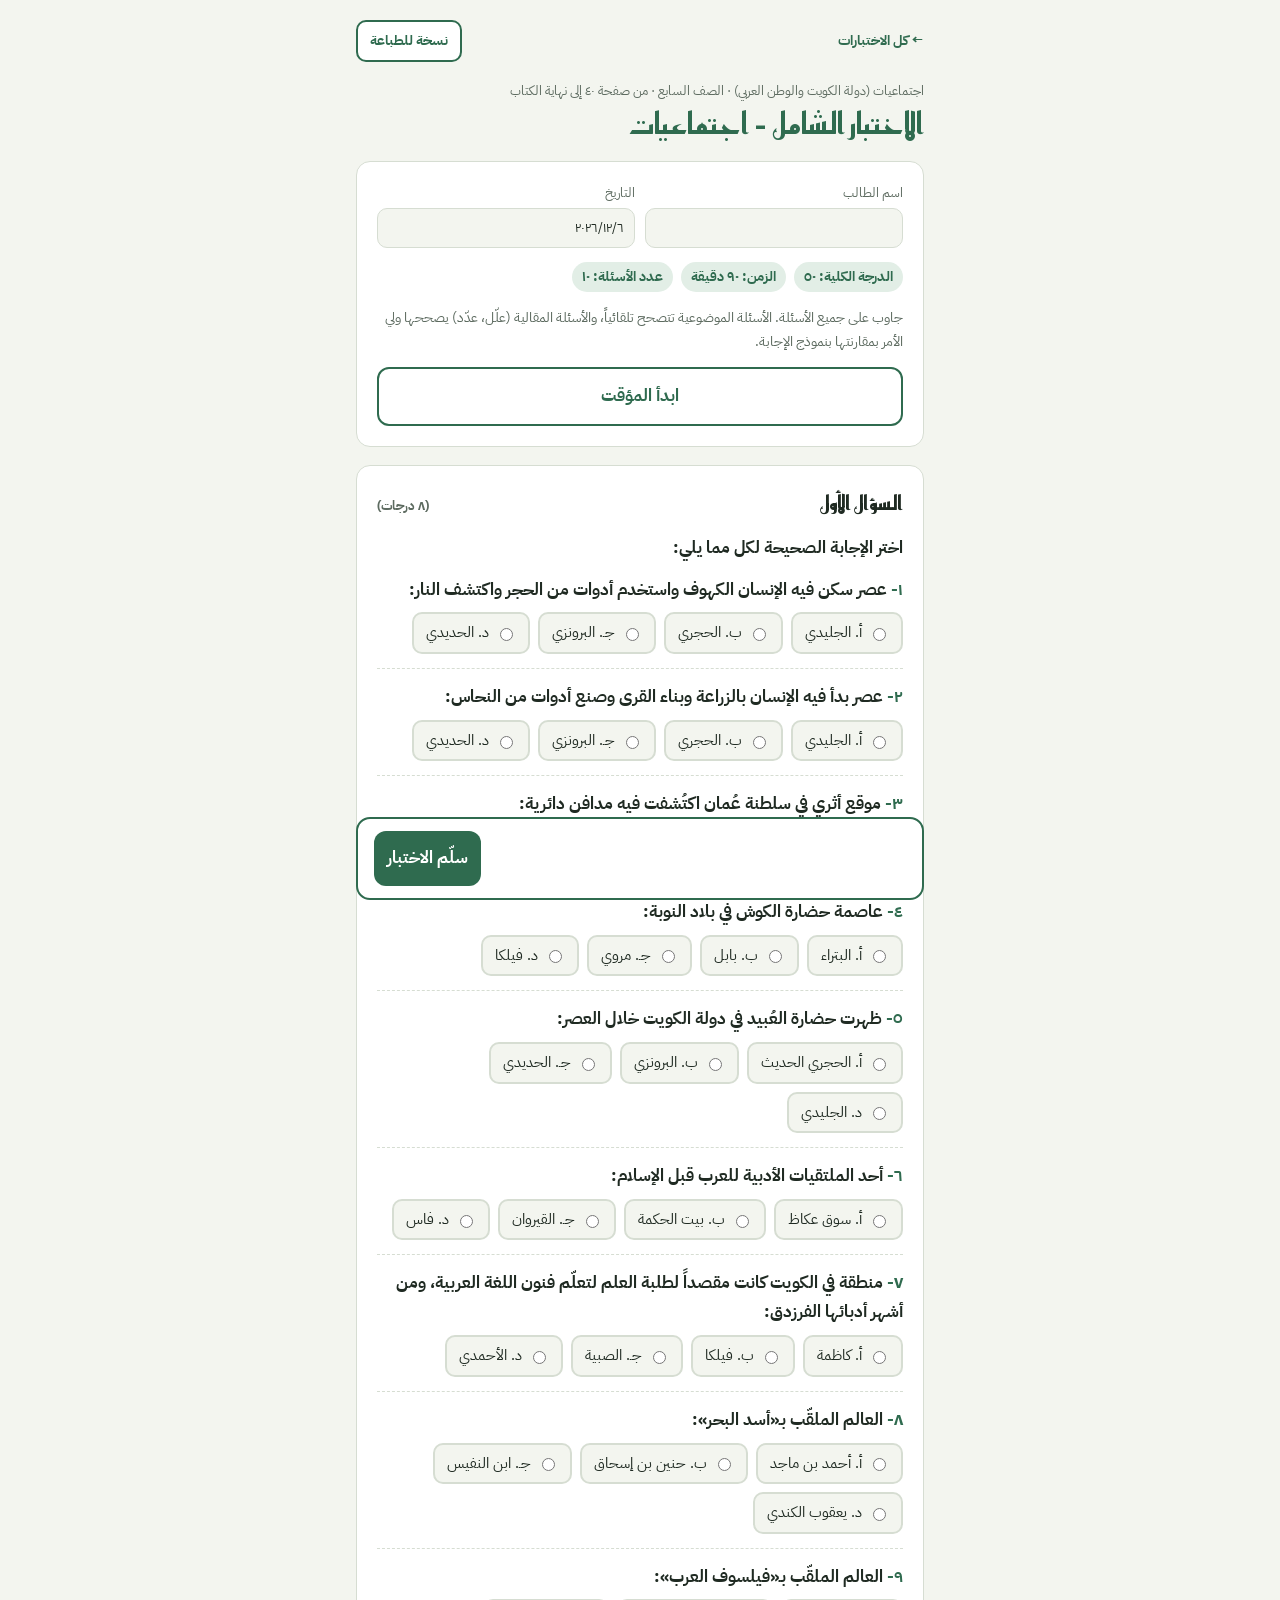
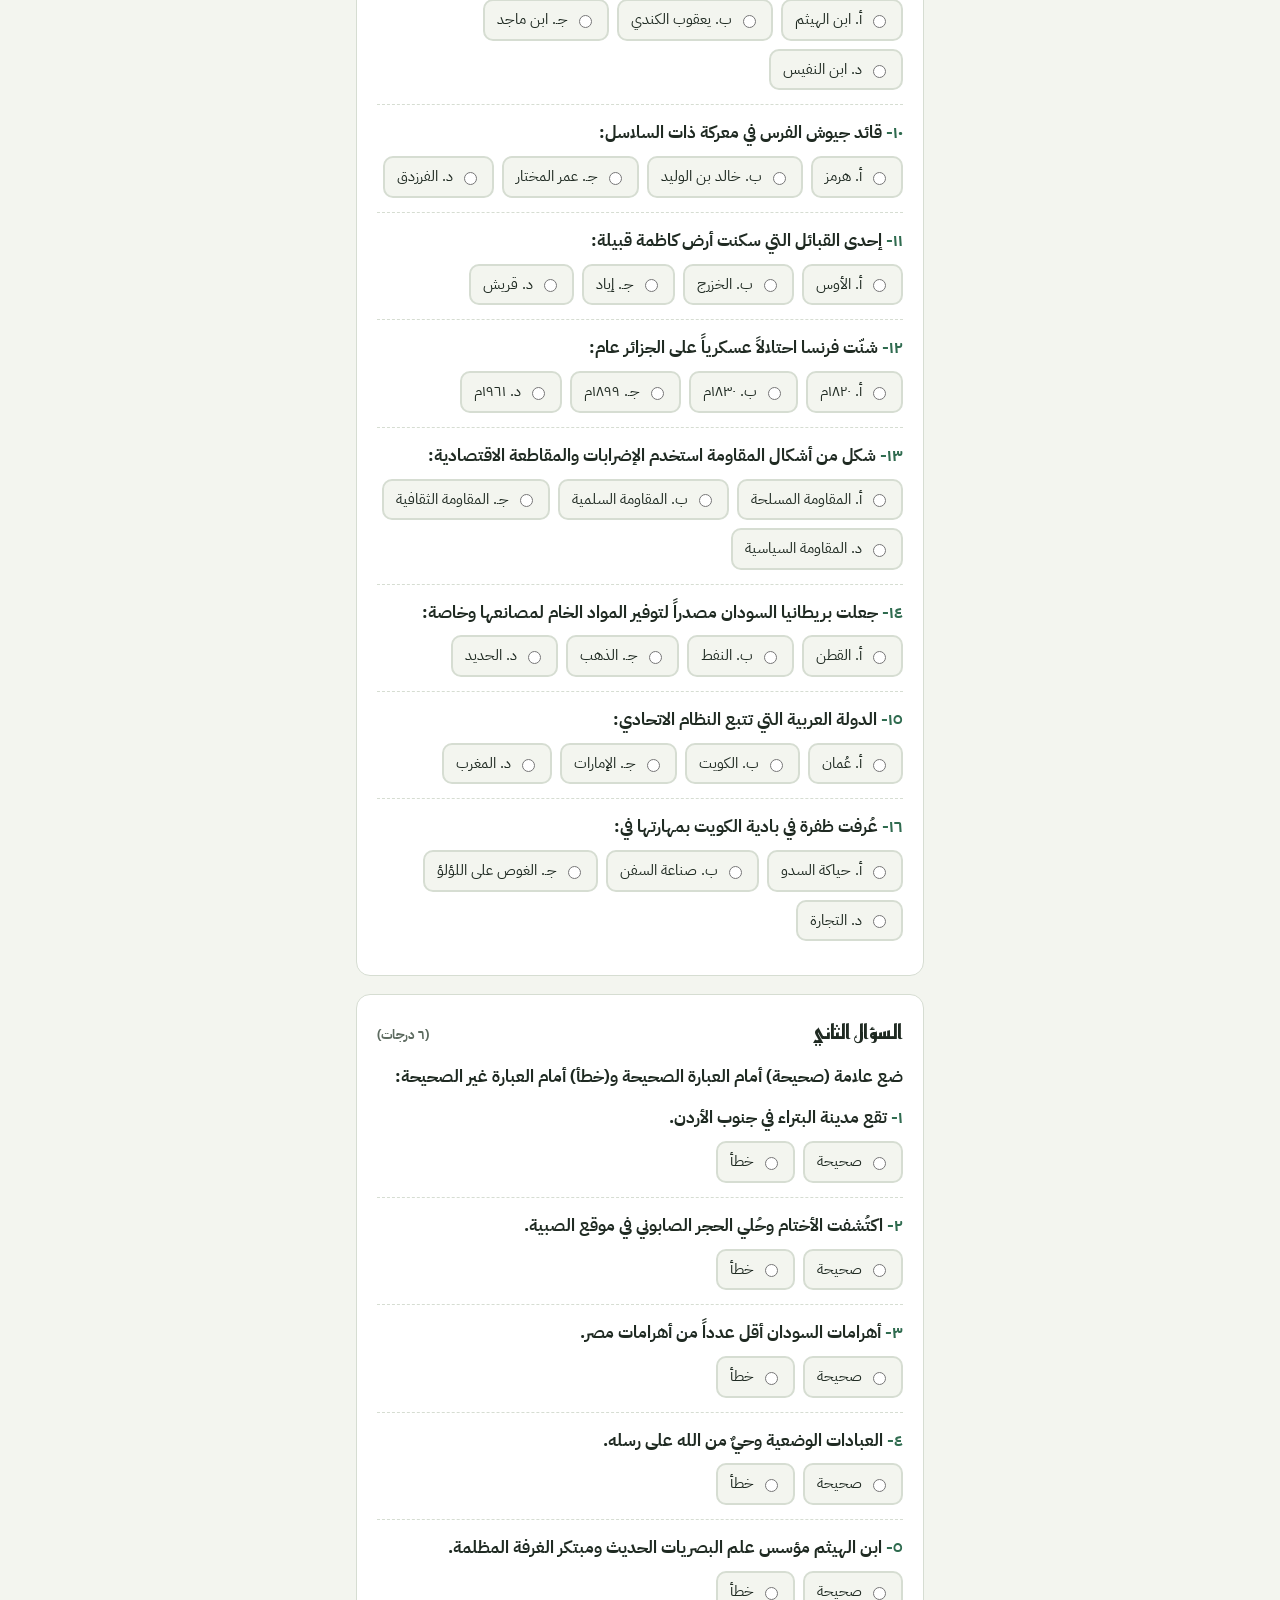
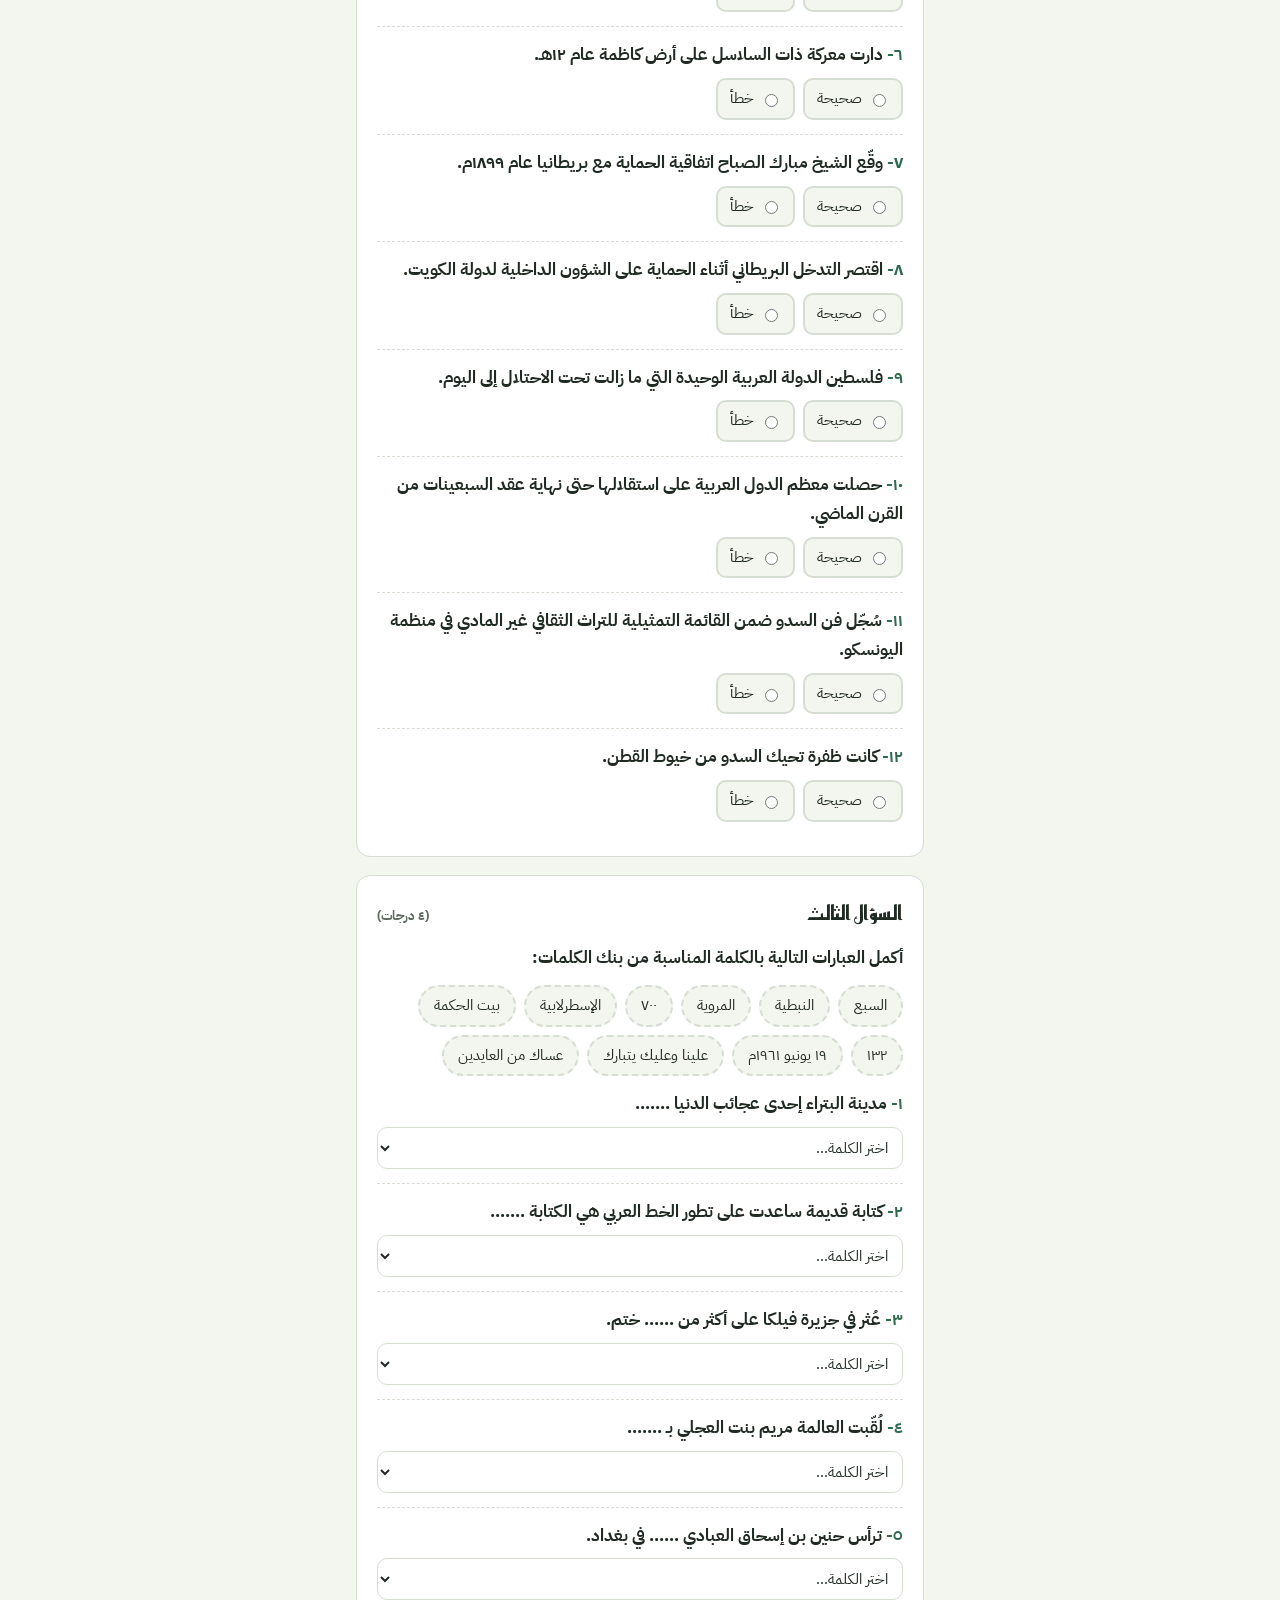
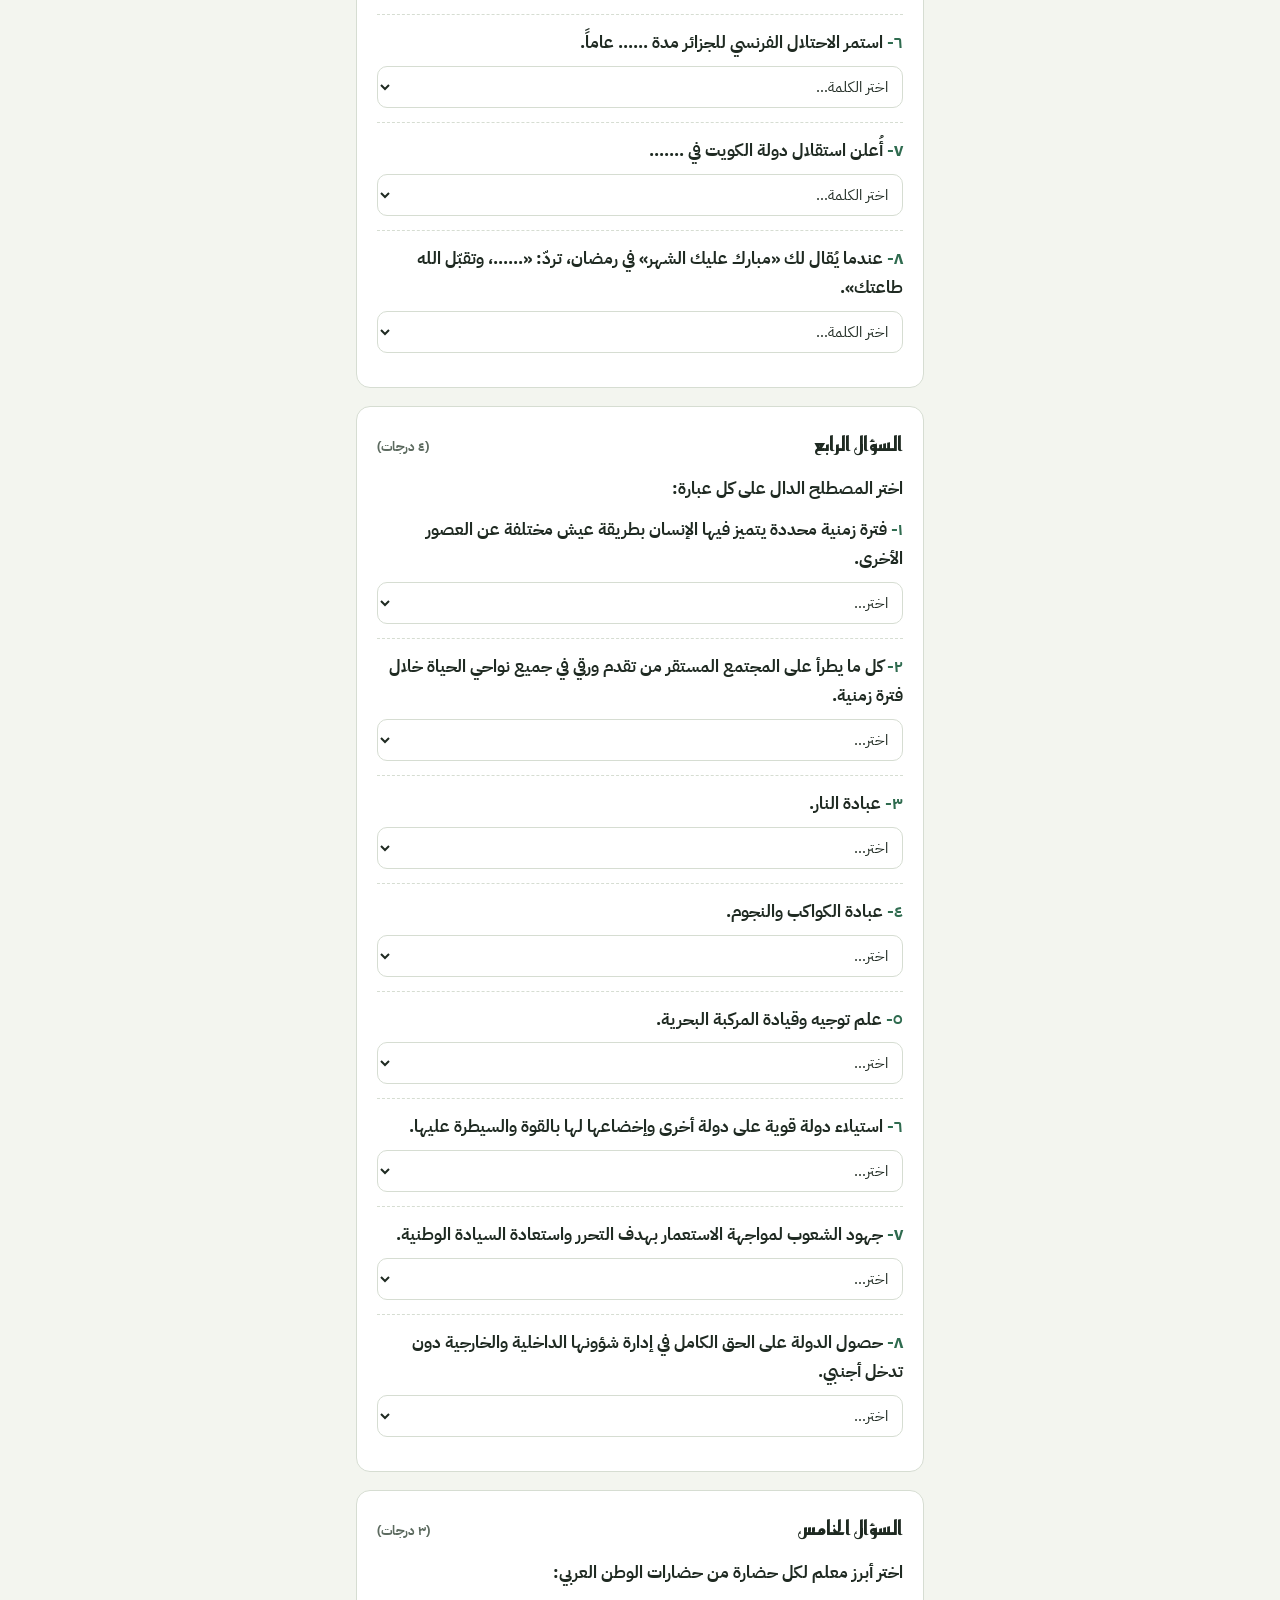
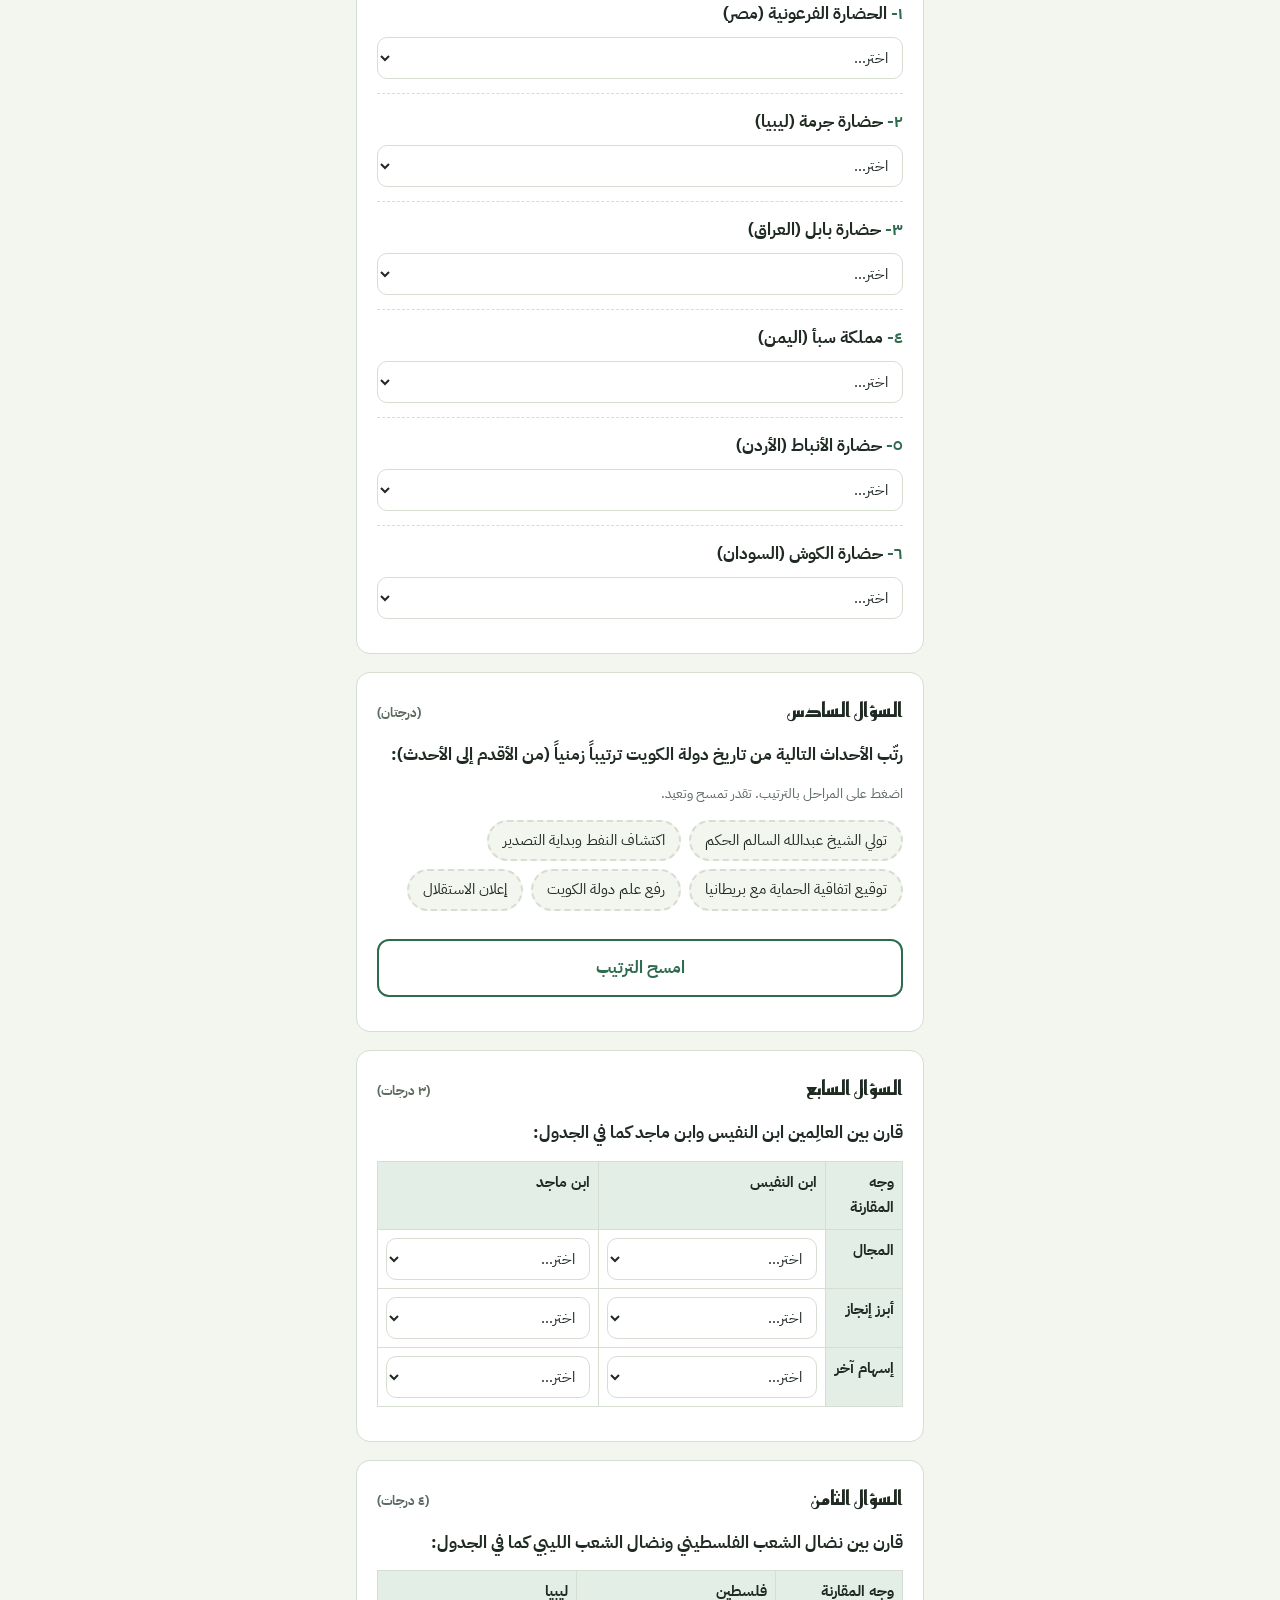
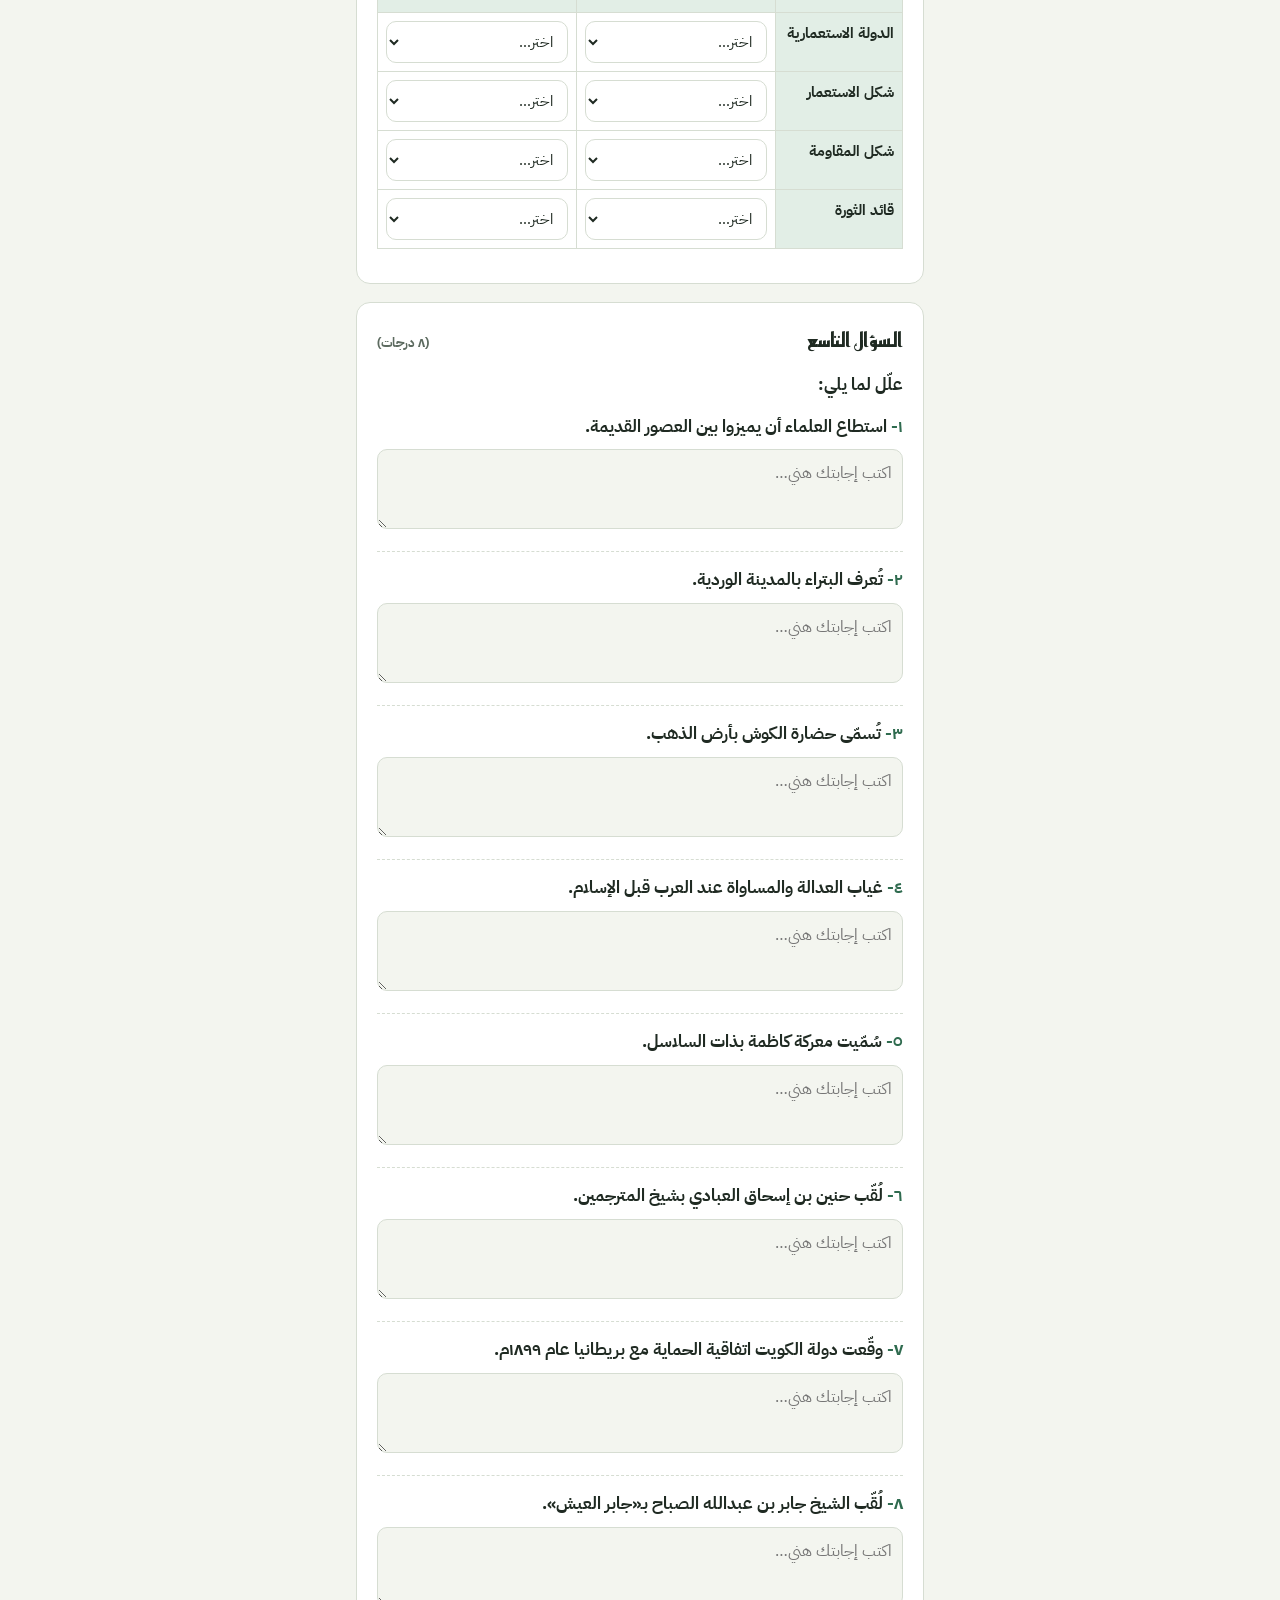
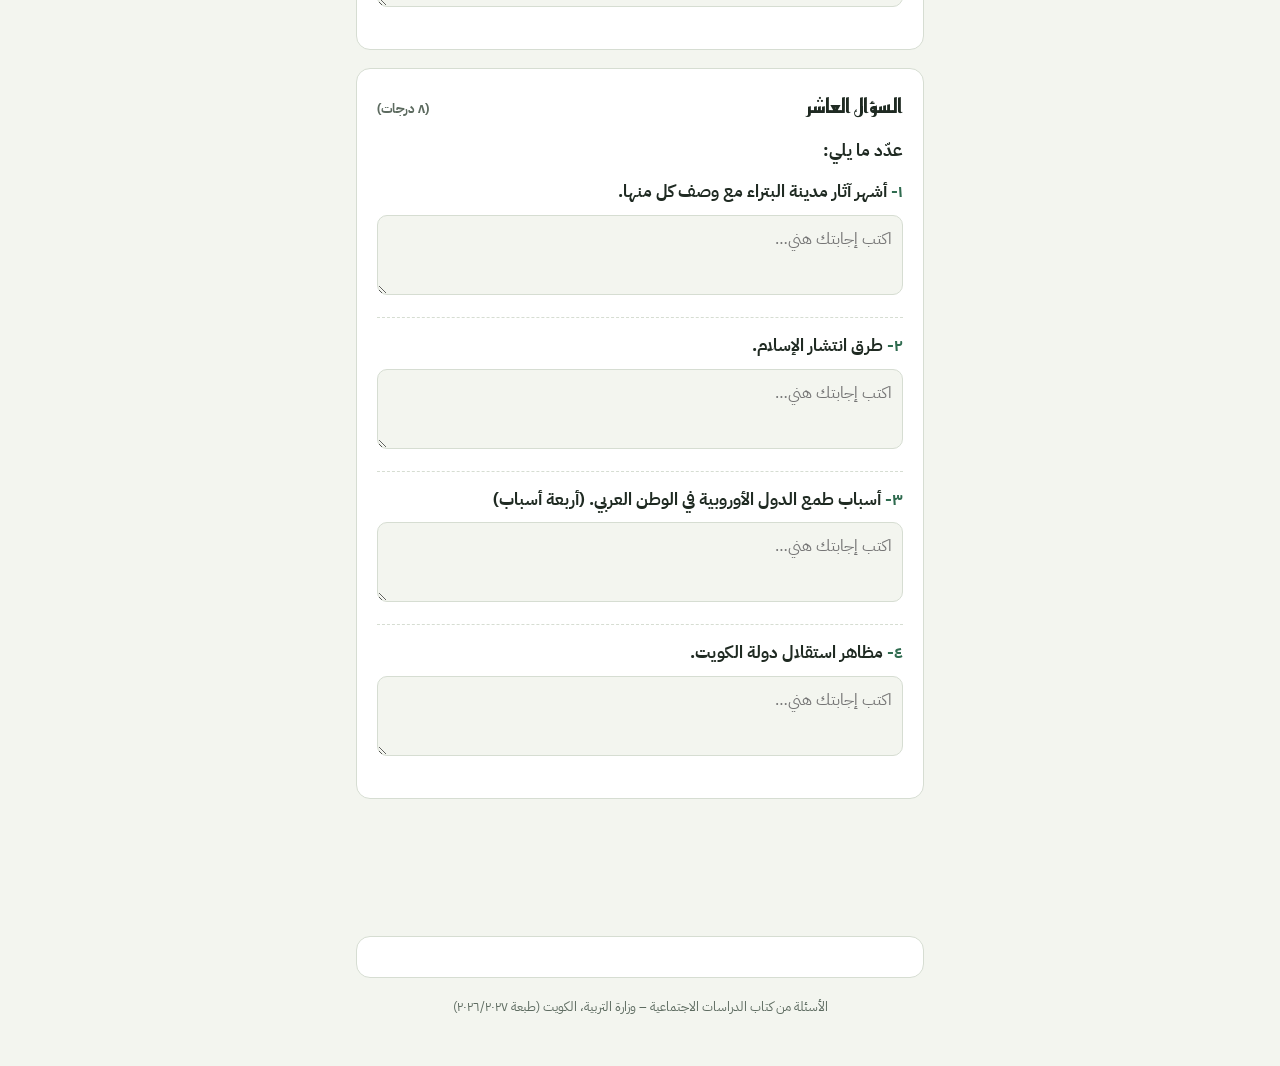
==== commit f4cd573a: "اختبار اجتماعيات: من صفحة ٤٠ لنهاية الكتاب Co-Authored-By: Claude Opus 5.5 <noreply@anthropic.com> C" ====
--- a/sabe3/ijtimaiyat-ikhtibar-shamil.html
+++ b/sabe3/ijtimaiyat-ikhtibar-shamil.html
@@ -5,7 +5,7 @@
 <link rel="stylesheet" href="../assets/style.css">
 </head><body>
 <div id="app"></div>
-<script>window.EXAM={"title": "الاختبار الشامل – اجتماعيات", "eyebrow": "اجتماعيات (دولة الكويت والوطن العربي) · الصف السابع · الفصل الدراسي الأول", "source": "كتاب الدراسات الاجتماعية", "total": 50, "minutes": 90, "note": "جاوب على جميع الأسئلة. الأسئلة الموضوعية تتصحح تلقائياً، والأسئلة المقالية (علّل، عدّد) يصححها ولي الأمر بمقارنتها بنموذج الإجابة.", "chapters": [{"id": "u1", "name": "السمات الطبيعية للكويت والوطن العربي"}, {"id": "u2", "name": "الكويت والوطن العربي عبر العصور"}, {"id": "u3", "name": "الحضارة العربية الإسلامية"}, {"id": "u4", "name": "بين الاستعمار والاستقلال"}], "sections": [{"type": "mcq", "each": 0.5, "prompt": "اختر الإجابة الصحيحة لكل مما يلي:", "items": [{"q": "يمتد الوطن العربي عبر قارتي:", "o": ["آسيا وأوروبا", "آسيا وأفريقيا", "أفريقيا وأوروبا", "آسيا وأستراليا"], "a": 1, "c": "u1"}, {"q": "عدد الدول العربية الواقعة في قارة آسيا:", "o": ["١٠ دول", "١٢ دولة", "٢٢ دولة", "٨ دول"], "a": 1, "c": "u1"}, {"q": "ارتفاع درجة الحرارة وهطول الأمطار طوال العام من مميزات إقليم المناخ:", "o": ["البحر المتوسط", "الصحراوي", "المداري", "القطبي"], "a": 2, "c": "u1"}, {"q": "أعلى قمة جبلية في الوطن العربي:", "o": ["الجبل الأخضر", "جبل توبقال", "جال الزور", "جبل حضرموت"], "a": 1, "c": "u1"}, {"q": "أكثر الأشكال التضاريسية انتشاراً في الوطن العربي:", "o": ["الجبال", "السهول", "الهضاب", "الوديان"], "a": 2, "c": "u1"}, {"q": "من أشكال التضاريس في دولة الكويت هضبة:", "o": ["نجد", "آدرار", "الأحمدي", "حضرموت"], "a": 2, "c": "u1"}, {"q": "عصر بدأ فيه الإنسان بالزراعة وبناء القرى وصنع أدوات من النحاس:", "o": ["الجليدي", "الحجري", "البرونزي", "الحديدي"], "a": 2, "c": "u2"}, {"q": "موقع أثري في سلطنة عُمان اكتُشفت فيه مدافن دائرية:", "o": ["تيشيت", "بوشر", "الصبية", "مروي"], "a": 1, "c": "u2"}, {"q": "عاصمة حضارة الكوش في بلاد النوبة:", "o": ["البتراء", "بابل", "مروي", "فيلكا"], "a": 2, "c": "u2"}, {"q": "ظهرت حضارة العُبيد في دولة الكويت خلال العصر:", "o": ["الحجري الحديث", "البرونزي", "الحديدي", "الجليدي"], "a": 0, "c": "u2"}, {"q": "أحد الملتقيات الأدبية للعرب قبل الإسلام:", "o": ["سوق عكاظ", "بيت الحكمة", "القيروان", "فاس"], "a": 0, "c": "u3"}, {"q": "العالم العربي الذي يُعد أول من اكتشف الدورة الدموية الصغرى:", "o": ["ابن الهيثم", "ابن النفيس", "الكندي", "ابن ماجد"], "a": 1, "c": "u3"}, {"q": "العالم الملقّب بـ«أسد البحر»:", "o": ["أحمد بن ماجد", "حنين بن إسحاق", "ابن النفيس", "يعقوب الكندي"], "a": 0, "c": "u3"}, {"q": "قائد جيوش الفرس في معركة ذات السلاسل:", "o": ["هرمز", "خالد بن الوليد", "عمر المختار", "الفرزدق"], "a": 0, "c": "u3"}, {"q": "شنّت فرنسا احتلالاً عسكرياً على الجزائر عام:", "o": ["١٨٢٠م", "١٨٣٠م", "١٨٩٩م", "١٩٦١م"], "a": 1, "c": "u4"}, {"q": "الدولة العربية التي تتبع النظام الاتحادي:", "o": ["عُمان", "الكويت", "الإمارات", "المغرب"], "a": 2, "c": "u4"}]}, {"type": "tf", "each": 0.5, "prompt": "ضع علامة (صحيحة) أمام العبارة الصحيحة و(خطأ) أمام العبارة غير الصحيحة:", "items": [{"q": "تبلغ مساحة الوطن العربي نحو ١٠٪ من مساحة العالم.", "a": true, "c": "u1"}, {"q": "يمر خط الاستواء بدولة الجزائر.", "a": false, "fix": "خط الاستواء يمر بالصومال، أما الجزائر فيمر بها خط جرينتش.", "c": "u1"}, {"q": "إقليم المناخ الصحراوي أكبر الأقاليم المناخية امتداداً في الوطن العربي.", "a": true, "c": "u1"}, {"q": "تنتشر حشائش الإستبس في السودان.", "a": false, "fix": "الإستبس تنتشر في المغرب، أما السافانا فتنتشر في السودان.", "c": "u1"}, {"q": "تقع مدينة البتراء في جنوب الأردن.", "a": true, "c": "u2"}, {"q": "اكتُشفت الأختام وحُلي الحجر الصابوني في موقع الصبية.", "a": false, "fix": "اكتُشفت في جزيرة فيلكا (حضارة دلمون)، أما الصبية فاكتُشفت فيها أوانٍ فخارية ورؤوس رماح حجرية.", "c": "u2"}, {"q": "العبادات الوضعية وحيٌ من الله على رسله.", "a": false, "fix": "الرسالات السماوية هي الوحي، أما العبادات الوضعية فممارسات وضعها البشر بأنفسهم.", "c": "u3"}, {"q": "ابن الهيثم مؤسس علم البصريات الحديث ومبتكر الغرفة المظلمة.", "a": true, "c": "u3"}, {"q": "دارت معركة ذات السلاسل على أرض كاظمة عام ١٢هـ.", "a": true, "c": "u3"}, {"q": "وقّع الشيخ مبارك الصباح اتفاقية الحماية مع بريطانيا عام ١٨٩٩م.", "a": true, "c": "u4"}, {"q": "اقتصر التدخل البريطاني أثناء الحماية على الشؤون الداخلية لدولة الكويت.", "a": false, "fix": "اقتصر على العلاقات الخارجية والدفاع، والسيادة الداخلية بيد الأسرة الحاكمة (آل الصباح).", "c": "u4"}, {"q": "فلسطين الدولة العربية الوحيدة التي ما زالت تحت الاحتلال إلى اليوم.", "a": true, "c": "u4"}]}, {"type": "fill", "each": 0.5, "prompt": "أكمل العبارات التالية بالكلمة المناسبة من بنك الكلمات:", "bank": ["الأطلسي", "الهندي", "العراق", "النبطية", "المروية", "٧٠٠", "الإسطرلابية", "بيت الحكمة", "١٣٢", "١٩ يونيو ١٩٦١م"], "items": [{"q": "يحد الوطن العربي من جهة الغرب المحيط ___.", "a": "الأطلسي", "c": "u1"}, {"q": "تقع سهول نهري دجلة والفرات الفيضية في دولة ___.", "a": "العراق", "c": "u1"}, {"q": "كتابة قديمة ساعدت على تطور الخط العربي هي الكتابة ___.", "a": "النبطية", "c": "u2"}, {"q": "عُثر في جزيرة فيلكا على أكثر من ___ ختم.", "a": "٧٠٠", "c": "u2"}, {"q": "لُقّبت العالمة مريم بنت العجلي بـ ___.", "a": "الإسطرلابية", "c": "u3"}, {"q": "ترأس حنين بن إسحاق العبادي ___ في بغداد.", "a": "بيت الحكمة", "c": "u3"}, {"q": "استمر الاحتلال الفرنسي للجزائر مدة ___ عاماً.", "a": "١٣٢", "c": "u4"}, {"q": "أُعلن استقلال دولة الكويت في ___.", "a": "١٩ يونيو ١٩٦١م", "c": "u4"}]}, {"type": "match", "each": 0.5, "prompt": "اختر المصطلح الدال على كل عبارة:", "items": [{"q": "مجموعة من الدول تجمعها سمات مشتركة وتمتد عبر قارتي آسيا وأفريقيا.", "a": "الوطن العربي", "c": "u1"}, {"q": "مكان الإقليم أو الدولة على سطح الأرض بالنسبة للموقع النسبي والموقع الفلكي.", "a": "الموقع الجغرافي", "c": "u1"}, {"q": "أشكال سطح الأرض التي تحدد ملامحه.", "a": "التضاريس", "c": "u1"}, {"q": "فترة زمنية محددة يتميز فيها الإنسان بطريقة عيش مختلفة عن العصور الأخرى.", "a": "العصر التاريخي", "c": "u2"}, {"q": "كل ما يطرأ على المجتمع المستقر من تقدم ورقي في جميع نواحي الحياة خلال فترة زمنية.", "a": "الحضارة", "c": "u2"}, {"q": "عبادة النار.", "a": "المجوسية", "c": "u3"}, {"q": "استيلاء دولة قوية على دولة أخرى وإخضاعها لها بالقوة والسيطرة عليها.", "a": "الاستعمار", "c": "u4"}, {"q": "حصول الدولة على الحق الكامل في إدارة شؤونها الداخلية والخارجية دون تدخل أجنبي.", "a": "الاستقلال", "c": "u4"}]}, {"type": "match", "each": 0.5, "prompt": "اختر أبرز معلم لكل حضارة من حضارات الوطن العربي:", "items": [{"q": "الحضارة الفرعونية (مصر)", "a": "أبو الهول", "c": "u2"}, {"q": "حضارة جرمة (ليبيا)", "a": "نظام الري (الفقارات)", "c": "u2"}, {"q": "حضارة بابل (العراق)", "a": "شرائع حمورابي", "c": "u2"}, {"q": "مملكة سبأ (اليمن)", "a": "سد مأرب", "c": "u2"}, {"q": "حضارة الأنباط (الأردن)", "a": "الخزنة", "c": "u2"}, {"q": "حضارة الكوش (السودان)", "a": "أهرامات مروي", "c": "u2"}]}, {"type": "order", "marks": 2, "c": "u4", "prompt": "رتّب الأحداث التالية من تاريخ دولة الكويت ترتيباً زمنياً (من الأقدم إلى الأحدث):", "items": ["توقيع اتفاقية الحماية مع بريطانيا", "اكتشاف النفط وبداية التصدير", "تولي الشيخ عبدالله السالم الحكم", "إعلان الاستقلال", "رفع علم دولة الكويت"]}, {"type": "compare", "marks": 3, "each": 0.5, "c": "u1", "prompt": "قارن بين حشائش السافانا وحشائش الإستبس كما في الجدول:", "cols": ["حشائش السافانا", "حشائش الإستبس"], "rows": [{"label": "الطول", "options": ["طويلة", "قصيرة نوعاً ما", "تتساقط أوراقها شتاءً"], "answers": ["طويلة", "قصيرة نوعاً ما"]}, {"label": "استخداماتها", "options": ["تُربّى عليها الماشية", "صناعة الحبال والحُصر", "طب الأعشاب"], "answers": ["تُربّى عليها الماشية", "صناعة الحبال والحُصر"]}, {"label": "مثال على دولة تنتشر فيها", "options": ["السودان", "المغرب", "لبنان"], "answers": ["السودان", "المغرب"]}]}, {"type": "compare", "marks": 4, "each": 0.5, "c": "u4", "prompt": "قارن بين نضال الشعب الفلسطيني ونضال الشعب الليبي كما في الجدول:", "cols": ["فلسطين", "ليبيا"], "rows": [{"label": "الدولة الاستعمارية", "options": ["بريطانيا", "إيطاليا", "فرنسا"], "answers": ["بريطانيا", "إيطاليا"]}, {"label": "شكل الاستعمار", "options": ["استيطان", "احتلال عسكري استيطاني", "انتداب دولي"], "answers": ["استيطان", "احتلال عسكري استيطاني"]}, {"label": "شكل المقاومة", "options": ["مقاومة سياسية", "مقاومة مسلحة", "مقاومة ثقافية"], "answers": ["مقاومة سياسية", "مقاومة مسلحة"]}, {"label": "قائد الثورة", "options": ["محمد أمين الحسيني", "عمر المختار", "خالد بن الوليد"], "answers": ["محمد أمين الحسيني", "عمر المختار"]}]}, {"type": "written", "each": 1, "prompt": "علّل لما يلي:", "items": [{"q": "اكتسب الوطن العربي موقعاً مهماً.", "model": "لأن له حدوداً برية وبحرية واسعة تطل على العديد من المسطحات المائية المهمة (البحر المتوسط، الخليج العربي، المحيط الأطلسي).", "c": "u1"}, {"q": "يُعد مناخ الوطن العربي الأشد حرارة وجفافاً والأقل أمطاراً في العالم.", "model": "لأن أغلب أراضيه تقع ضمن المناطق الصحراوية.", "c": "u1"}, {"q": "تُعرف البتراء بالمدينة الوردية.", "model": "بسبب لون صخورها.", "c": "u2"}, {"q": "تُسمّى حضارة الكوش بأرض الذهب.", "model": "لانتشار مناجم الذهب في أراضيها، وكان الذهب يُستخدم في صناعة التماثيل والحلي وتزيين المعابد والمقابر الملكية.", "c": "u2"}, {"q": "غياب العدالة والمساواة عند العرب قبل الإسلام.", "model": "بسبب سيادة الطبقية والعصبية القبلية، واعتماد الناس على نظام الولاء والثأر.", "c": "u3"}, {"q": "سُمّيت معركة كاظمة بذات السلاسل.", "model": "لأن الفرس ربطوا جنودهم بالسلاسل حتى لا يفرّوا من أرض المعركة.", "c": "u3"}, {"q": "لُقّب حنين بن إسحاق العبادي بشيخ المترجمين.", "model": "لإتقانه أربع لغات، وترجم عشرات الكتب من اليونانية إلى العربية.", "c": "u3"}, {"q": "وقّعت دولة الكويت اتفاقية الحماية مع بريطانيا عام ١٨٩٩م.", "model": "بسبب التهديدات الخارجية ومحاولات السيطرة عليها، والموقع الجغرافي لدولة الكويت.", "c": "u4"}]}, {"type": "written", "each": 2, "prompt": "عدّد ما يلي:", "items": [{"q": "السمات المشتركة التي تحدد هوية دول الوطن العربي. (أربع سمات)", "model": "اللغة – الدين – العادات والتقاليد – التاريخ المشترك – وحدة المصير. (تكفي أي أربع للدرجة الكاملة، واثنتان لنصف الدرجة)", "c": "u1"}, {"q": "أشهر آثار مدينة البتراء مع وصف كل منها.", "model": "الخزنة: واجهة ضخمة منحوتة بدقة في الجبل. قنوات المياه: نظام ذكي لحفظ مياه الأمطار في مواجهة الجفاف.", "c": "u2"}, {"q": "طرق انتشار الإسلام.", "model": "الدعوة السلمية – الفتوحات الإسلامية – العلم والثقافة – التجارة.", "c": "u3"}, {"q": "أسباب طمع الدول الأوروبية في الوطن العربي. (أربعة أسباب)", "model": "توفر الموارد الطبيعية – الموقع الجغرافي المتميز – أسواق جديدة لتصريف منتجاتهم – حل أزمة تكدس السكان في أوروبا – نشر الدين المسيحي. (تكفي أي أربعة)", "c": "u4"}]}]};</script>
+<script>window.EXAM={"title": "الاختبار الشامل – اجتماعيات", "eyebrow": "اجتماعيات (دولة الكويت والوطن العربي) · الصف السابع · من صفحة ٤٠ إلى نهاية الكتاب", "source": "كتاب الدراسات الاجتماعية", "total": 50, "minutes": 90, "note": "جاوب على جميع الأسئلة. الأسئلة الموضوعية تتصحح تلقائياً، والأسئلة المقالية (علّل، عدّد) يصححها ولي الأمر بمقارنتها بنموذج الإجابة.", "chapters": [{"id": "u2", "name": "الكويت والوطن العربي عبر العصور"}, {"id": "u3", "name": "الحضارة العربية الإسلامية"}, {"id": "u4", "name": "بين الاستعمار والاستقلال"}, {"id": "u5", "name": "وقفات مع كويت الطيب"}], "sections": [{"type": "mcq", "each": 0.5, "prompt": "اختر الإجابة الصحيحة لكل مما يلي:", "items": [{"q": "عصر سكن فيه الإنسان الكهوف واستخدم أدوات من الحجر واكتشف النار:", "o": ["الجليدي", "الحجري", "البرونزي", "الحديدي"], "a": 1, "c": "u2"}, {"q": "عصر بدأ فيه الإنسان بالزراعة وبناء القرى وصنع أدوات من النحاس:", "o": ["الجليدي", "الحجري", "البرونزي", "الحديدي"], "a": 2, "c": "u2"}, {"q": "موقع أثري في سلطنة عُمان اكتُشفت فيه مدافن دائرية:", "o": ["تيشيت", "بوشر", "الصبية", "مروي"], "a": 1, "c": "u2"}, {"q": "عاصمة حضارة الكوش في بلاد النوبة:", "o": ["البتراء", "بابل", "مروي", "فيلكا"], "a": 2, "c": "u2"}, {"q": "ظهرت حضارة العُبيد في دولة الكويت خلال العصر:", "o": ["الحجري الحديث", "البرونزي", "الحديدي", "الجليدي"], "a": 0, "c": "u2"}, {"q": "أحد الملتقيات الأدبية للعرب قبل الإسلام:", "o": ["سوق عكاظ", "بيت الحكمة", "القيروان", "فاس"], "a": 0, "c": "u3"}, {"q": "منطقة في الكويت كانت مقصداً لطلبة العلم لتعلّم فنون اللغة العربية، ومن أشهر أدبائها الفرزدق:", "o": ["كاظمة", "فيلكا", "الصبية", "الأحمدي"], "a": 0, "c": "u3"}, {"q": "العالم الملقّب بـ«أسد البحر»:", "o": ["أحمد بن ماجد", "حنين بن إسحاق", "ابن النفيس", "يعقوب الكندي"], "a": 0, "c": "u3"}, {"q": "العالم الملقّب بـ«فيلسوف العرب»:", "o": ["ابن الهيثم", "يعقوب الكندي", "ابن ماجد", "ابن النفيس"], "a": 1, "c": "u3"}, {"q": "قائد جيوش الفرس في معركة ذات السلاسل:", "o": ["هرمز", "خالد بن الوليد", "عمر المختار", "الفرزدق"], "a": 0, "c": "u3"}, {"q": "إحدى القبائل التي سكنت أرض كاظمة قبيلة:", "o": ["الأوس", "الخزرج", "إياد", "قريش"], "a": 2, "c": "u3"}, {"q": "شنّت فرنسا احتلالاً عسكرياً على الجزائر عام:", "o": ["١٨٢٠م", "١٨٣٠م", "١٨٩٩م", "١٩٦١م"], "a": 1, "c": "u4"}, {"q": "شكل من أشكال المقاومة استخدم الإضرابات والمقاطعة الاقتصادية:", "o": ["المقاومة المسلحة", "المقاومة السلمية", "المقاومة الثقافية", "المقاومة السياسية"], "a": 1, "c": "u4"}, {"q": "جعلت بريطانيا السودان مصدراً لتوفير المواد الخام لمصانعها وخاصة:", "o": ["القطن", "النفط", "الذهب", "الحديد"], "a": 0, "c": "u4"}, {"q": "الدولة العربية التي تتبع النظام الاتحادي:", "o": ["عُمان", "الكويت", "الإمارات", "المغرب"], "a": 2, "c": "u4"}, {"q": "عُرفت ظفرة في بادية الكويت بمهارتها في:", "o": ["حياكة السدو", "صناعة السفن", "الغوص على اللؤلؤ", "التجارة"], "a": 0, "c": "u5"}]}, {"type": "tf", "each": 0.5, "prompt": "ضع علامة (صحيحة) أمام العبارة الصحيحة و(خطأ) أمام العبارة غير الصحيحة:", "items": [{"q": "تقع مدينة البتراء في جنوب الأردن.", "a": true, "c": "u2"}, {"q": "اكتُشفت الأختام وحُلي الحجر الصابوني في موقع الصبية.", "a": false, "fix": "اكتُشفت في جزيرة فيلكا (حضارة دلمون)، أما الصبية فاكتُشفت فيها أوانٍ فخارية ورؤوس رماح حجرية.", "c": "u2"}, {"q": "أهرامات السودان أقل عدداً من أهرامات مصر.", "a": false, "fix": "أهرامات السودان أكثر عدداً، وعدد الأهرامات المروية يفوق ٢٠٠ هرم.", "c": "u2"}, {"q": "العبادات الوضعية وحيٌ من الله على رسله.", "a": false, "fix": "الرسالات السماوية هي الوحي، أما العبادات الوضعية فممارسات وضعها البشر بأنفسهم.", "c": "u3"}, {"q": "ابن الهيثم مؤسس علم البصريات الحديث ومبتكر الغرفة المظلمة.", "a": true, "c": "u3"}, {"q": "دارت معركة ذات السلاسل على أرض كاظمة عام ١٢هـ.", "a": true, "c": "u3"}, {"q": "وقّع الشيخ مبارك الصباح اتفاقية الحماية مع بريطانيا عام ١٨٩٩م.", "a": true, "c": "u4"}, {"q": "اقتصر التدخل البريطاني أثناء الحماية على الشؤون الداخلية لدولة الكويت.", "a": false, "fix": "اقتصر على العلاقات الخارجية والدفاع، والسيادة الداخلية بيد الأسرة الحاكمة (آل الصباح).", "c": "u4"}, {"q": "فلسطين الدولة العربية الوحيدة التي ما زالت تحت الاحتلال إلى اليوم.", "a": true, "c": "u4"}, {"q": "حصلت معظم الدول العربية على استقلالها حتى نهاية عقد السبعينات من القرن الماضي.", "a": true, "c": "u4"}, {"q": "سُجّل فن السدو ضمن القائمة التمثيلية للتراث الثقافي غير المادي في منظمة اليونسكو.", "a": true, "c": "u5"}, {"q": "كانت ظفرة تحيك السدو من خيوط القطن.", "a": false, "fix": "كانت تحيكه من شعر الماعز.", "c": "u5"}]}, {"type": "fill", "each": 0.5, "prompt": "أكمل العبارات التالية بالكلمة المناسبة من بنك الكلمات:", "bank": ["السبع", "النبطية", "المروية", "٧٠٠", "الإسطرلابية", "بيت الحكمة", "١٣٢", "١٩ يونيو ١٩٦١م", "علينا وعليك يتبارك", "عساك من العايدين"], "items": [{"q": "مدينة البتراء إحدى عجائب الدنيا ___.", "a": "السبع", "c": "u2"}, {"q": "كتابة قديمة ساعدت على تطور الخط العربي هي الكتابة ___.", "a": "النبطية", "c": "u2"}, {"q": "عُثر في جزيرة فيلكا على أكثر من ___ ختم.", "a": "٧٠٠", "c": "u2"}, {"q": "لُقّبت العالمة مريم بنت العجلي بـ ___.", "a": "الإسطرلابية", "c": "u3"}, {"q": "ترأس حنين بن إسحاق العبادي ___ في بغداد.", "a": "بيت الحكمة", "c": "u3"}, {"q": "استمر الاحتلال الفرنسي للجزائر مدة ___ عاماً.", "a": "١٣٢", "c": "u4"}, {"q": "أُعلن استقلال دولة الكويت في ___.", "a": "١٩ يونيو ١٩٦١م", "c": "u4"}, {"q": "عندما يُقال لك «مبارك عليك الشهر» في رمضان، تردّ: «___، وتقبّل الله طاعتك».", "a": "علينا وعليك يتبارك", "c": "u5"}]}, {"type": "match", "each": 0.5, "prompt": "اختر المصطلح الدال على كل عبارة:", "items": [{"q": "فترة زمنية محددة يتميز فيها الإنسان بطريقة عيش مختلفة عن العصور الأخرى.", "a": "العصر التاريخي", "c": "u2"}, {"q": "كل ما يطرأ على المجتمع المستقر من تقدم ورقي في جميع نواحي الحياة خلال فترة زمنية.", "a": "الحضارة", "c": "u2"}, {"q": "عبادة النار.", "a": "المجوسية", "c": "u3"}, {"q": "عبادة الكواكب والنجوم.", "a": "الصابئة", "c": "u3"}, {"q": "علم توجيه وقيادة المركبة البحرية.", "a": "الملاحة", "c": "u3"}, {"q": "استيلاء دولة قوية على دولة أخرى وإخضاعها لها بالقوة والسيطرة عليها.", "a": "الاستعمار", "c": "u4"}, {"q": "جهود الشعوب لمواجهة الاستعمار بهدف التحرر واستعادة السيادة الوطنية.", "a": "المقاومة", "c": "u4"}, {"q": "حصول الدولة على الحق الكامل في إدارة شؤونها الداخلية والخارجية دون تدخل أجنبي.", "a": "الاستقلال", "c": "u4"}]}, {"type": "match", "each": 0.5, "prompt": "اختر أبرز معلم لكل حضارة من حضارات الوطن العربي:", "items": [{"q": "الحضارة الفرعونية (مصر)", "a": "أبو الهول", "c": "u2"}, {"q": "حضارة جرمة (ليبيا)", "a": "نظام الري (الفقارات)", "c": "u2"}, {"q": "حضارة بابل (العراق)", "a": "شرائع حمورابي", "c": "u2"}, {"q": "مملكة سبأ (اليمن)", "a": "سد مأرب", "c": "u2"}, {"q": "حضارة الأنباط (الأردن)", "a": "الخزنة", "c": "u2"}, {"q": "حضارة الكوش (السودان)", "a": "أهرامات مروي", "c": "u2"}]}, {"type": "order", "marks": 2, "c": "u4", "prompt": "رتّب الأحداث التالية من تاريخ دولة الكويت ترتيباً زمنياً (من الأقدم إلى الأحدث):", "items": ["توقيع اتفاقية الحماية مع بريطانيا", "اكتشاف النفط وبداية التصدير", "تولي الشيخ عبدالله السالم الحكم", "إعلان الاستقلال", "رفع علم دولة الكويت"]}, {"type": "compare", "marks": 3, "each": 0.5, "c": "u3", "prompt": "قارن بين العالِمين ابن النفيس وابن ماجد كما في الجدول:", "cols": ["ابن النفيس", "ابن ماجد"], "rows": [{"label": "المجال", "options": ["الطب", "الملاحة البحرية", "البصريات"], "answers": ["الطب", "الملاحة البحرية"]}, {"label": "أبرز إنجاز", "options": ["أول من اكتشف الدورة الدموية الصغرى", "رسم أقدم الخرائط العلمية المعتمدة مثل أطلس القرن", "ابتكر الغرفة المظلمة"], "answers": ["أول من اكتشف الدورة الدموية الصغرى", "رسم أقدم الخرائط العلمية المعتمدة مثل أطلس القرن"]}, {"label": "إسهام آخر", "options": ["ألّف كتاب «شرح تشريح القانون»", "طوّر أدوات الملاحة البحرية", "ترجم الكتب من اليونانية"], "answers": ["ألّف كتاب «شرح تشريح القانون»", "طوّر أدوات الملاحة البحرية"]}]}, {"type": "compare", "marks": 4, "each": 0.5, "c": "u4", "prompt": "قارن بين نضال الشعب الفلسطيني ونضال الشعب الليبي كما في الجدول:", "cols": ["فلسطين", "ليبيا"], "rows": [{"label": "الدولة الاستعمارية", "options": ["بريطانيا", "إيطاليا", "فرنسا"], "answers": ["بريطانيا", "إيطاليا"]}, {"label": "شكل الاستعمار", "options": ["استيطان", "احتلال عسكري استيطاني", "انتداب دولي"], "answers": ["استيطان", "احتلال عسكري استيطاني"]}, {"label": "شكل المقاومة", "options": ["مقاومة سياسية", "مقاومة مسلحة", "مقاومة ثقافية"], "answers": ["مقاومة سياسية", "مقاومة مسلحة"]}, {"label": "قائد الثورة", "options": ["محمد أمين الحسيني", "عمر المختار", "خالد بن الوليد"], "answers": ["محمد أمين الحسيني", "عمر المختار"]}]}, {"type": "written", "each": 1, "prompt": "علّل لما يلي:", "items": [{"q": "استطاع العلماء أن يميزوا بين العصور القديمة.", "model": "من خلال ما تركه الإنسان من دلائل مادية تبيّن ملامح كل عصر، مثل: نوع السكن، والأدوات المستخدمة، والكتابة، وأسلوب الحياة.", "c": "u2"}, {"q": "تُعرف البتراء بالمدينة الوردية.", "model": "بسبب لون صخورها.", "c": "u2"}, {"q": "تُسمّى حضارة الكوش بأرض الذهب.", "model": "لانتشار مناجم الذهب في أراضيها، وكان الذهب يُستخدم في صناعة التماثيل والحلي وتزيين المعابد والمقابر الملكية.", "c": "u2"}, {"q": "غياب العدالة والمساواة عند العرب قبل الإسلام.", "model": "بسبب سيادة الطبقية والعصبية القبلية، واعتماد الناس على نظام الولاء والثأر.", "c": "u3"}, {"q": "سُمّيت معركة كاظمة بذات السلاسل.", "model": "لأن الفرس ربطوا جنودهم بالسلاسل حتى لا يفرّوا من أرض المعركة.", "c": "u3"}, {"q": "لُقّب حنين بن إسحاق العبادي بشيخ المترجمين.", "model": "لإتقانه أربع لغات، وترجم عشرات الكتب من اليونانية إلى العربية.", "c": "u3"}, {"q": "وقّعت دولة الكويت اتفاقية الحماية مع بريطانيا عام ١٨٩٩م.", "model": "بسبب التهديدات الخارجية ومحاولات السيطرة عليها، والموقع الجغرافي لدولة الكويت.", "c": "u4"}, {"q": "لُقّب الشيخ جابر بن عبدالله الصباح بـ«جابر العيش».", "model": "لكرمه وجوده؛ فقد كان يأمر بفرش الحصائر في الأسواق ويوضع عليها صحون العيش (الأرز) واللحم، ويدعو كل من يمر لتناول الطعام.", "c": "u5"}]}, {"type": "written", "each": 2, "prompt": "عدّد ما يلي:", "items": [{"q": "أشهر آثار مدينة البتراء مع وصف كل منها.", "model": "الخزنة: واجهة ضخمة منحوتة بدقة في الجبل. قنوات المياه: نظام ذكي لحفظ مياه الأمطار في مواجهة الجفاف.", "c": "u2"}, {"q": "طرق انتشار الإسلام.", "model": "الدعوة السلمية – الفتوحات الإسلامية – العلم والثقافة – التجارة.", "c": "u3"}, {"q": "أسباب طمع الدول الأوروبية في الوطن العربي. (أربعة أسباب)", "model": "توفر الموارد الطبيعية – الموقع الجغرافي المتميز – أسواق جديدة لتصريف منتجاتهم – حل أزمة تكدس السكان في أوروبا – نشر الدين المسيحي. (تكفي أي أربعة)", "c": "u4"}, {"q": "مظاهر استقلال دولة الكويت.", "model": "صدور العملة – رفع علم الكويت – الانضمام إلى جامعة الدول العربية – إصدار الدستور.", "c": "u4"}]}]};</script>
 <script src="../assets/print.js"></script>
 <script src="../assets/exam.js"></script>
 </body></html>
